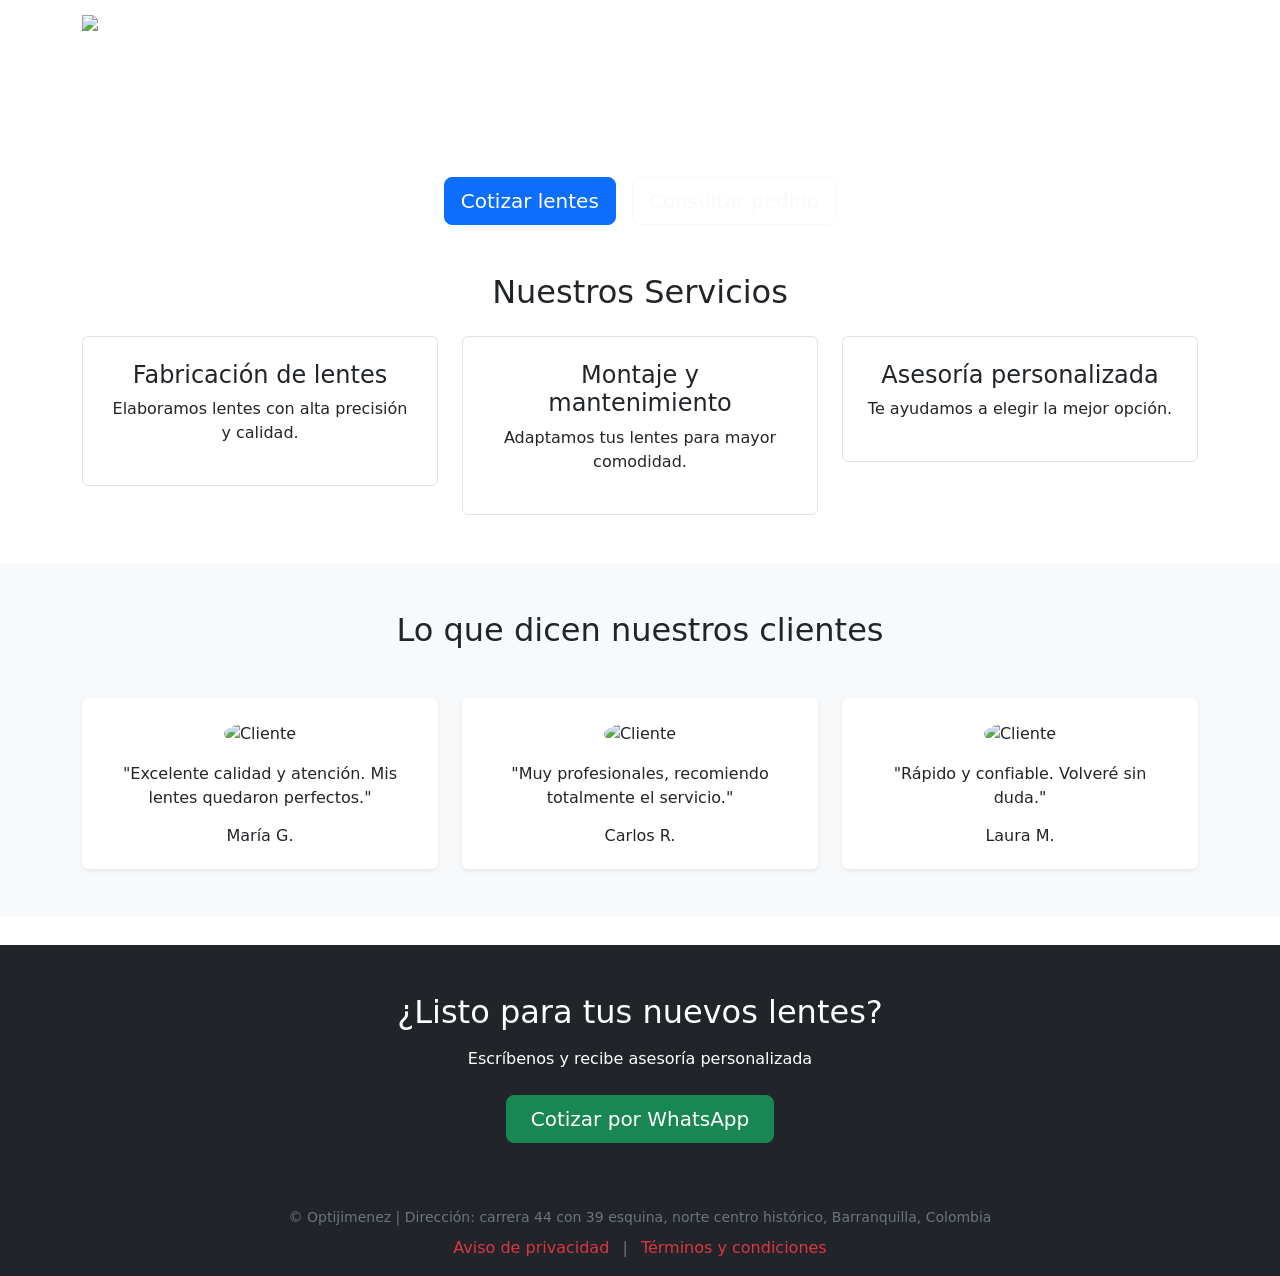
==== index.html @ 3997a9cf "Primera versión del sitio web óptica" ====
<!DOCTYPE html>
<html lang="es">
<head>
    <meta charset="UTF-8">
    <meta name="viewport" content="width=device-width, initial-scale=1.0">
    <title>Opti-Jimenez</title>

    <!-- FAVICON -->
    <link rel="icon" type="image/png" sizes="32x32" href="img/favicon.png">
    <link rel="icon" type="image/png" sizes="64x64" href="img/favicon.png">    

    <!-- Bootstrap -->
    <link href="https://cdn.jsdelivr.net/npm/bootstrap@5.3.3/dist/css/bootstrap.min.css" rel="stylesheet">
    <!-- Tipografía -->
    <link href="https://fonts.googleapis.com/css2?family=Comfortaa:wght@400;600;700&family=Open+Sans:wght@300;400;600&display=swap" rel="stylesheet">

    <!-- CSS -->
    <link rel="stylesheet" href="./css/styles.css">
</head>
<body>

<!-- NAVBAR -->
<nav class="navbar navbar-expand-lg navbar-dark fixed-top navbar-custom">
    <div class="container">
        <a class="navbar-brand" href="#">
          <img src="img/logo.png" alt="Opti-Jiménez" class="logo-navbar">
        </a>

        <button class="navbar-toggler" type="button" data-bs-toggle="collapse" data-bs-target="#menu">
            <span class="navbar-toggler-icon"></span>
        </button>

        <div class="collapse navbar-collapse" id="menu">
            <ul class="navbar-nav ms-auto">
                <li class="nav-item"><a class="nav-link" href="#">Inicio</a></li>
                <li class="nav-item"><a class="nav-link" href="consulta.html">Consulta pedido</a></li>
                <li class="nav-item"><a class="nav-link" href="#">Tienda</a></li>
                <li class="nav-item"><a class="nav-link" href="#">Contacto</a></li>
            </ul>
        </div>
    </div>
</nav>


<!-- HERO -->
<header class="hero d-flex align-items-center text-center text-white">
    <div class="container contenido-hero">
        <h1 class="display-5 fw-bold">
            Fabricamos lentes formulados con precisión
        </h1>
        <p class="lead">
            Más de 25 años de experiencia en el sector óptico
        </p>
               
        <div class="d-flex justify-content-center gap-3 mt-4 flex-wrap">
            <a href="#" class="btn btn-primary btn-lg">Cotizar lentes</a>
            <a href="consulta.html" class="btn btn-outline-light btn-lg">Consultar pedido</a>
        </div>
    </div>
</header>

<!-- Servicios -->
<section class="bg-soft py-5">
  <div class="container text-center">

    <h2 class="mb-4">Nuestros Servicios</h2>

    <div class="row">

      <div class="col-md-4">
        <div class="p-4 border rounded">
          <h4>Fabricación de lentes</h4>
          <p>Elaboramos lentes con alta precisión y calidad.</p>
        </div>
      </div>

      <div class="col-md-4">
        <div class="p-4 border rounded">
          <h4>Montaje y mantenimiento</h4>
          <p>Adaptamos tus lentes para mayor comodidad.</p>
        </div>
      </div>

      <div class="col-md-4">
        <div class="p-4 border rounded">
          <h4>Asesoría personalizada</h4>
          <p>Te ayudamos a elegir la mejor opción.</p>
        </div>
      </div>

    </div>

  </div>
</section>

<!-- Testimonios -->
<section class="bg-light py-5">
  <div class="container text-center">

    <h2 class="mb-5">Lo que dicen nuestros clientes</h2>

    <div class="row g-4">

      <!-- Testimonio 1 -->
      <div class="col-md-4">
        <div class="p-4 shadow-sm bg-white rounded h-100">

          <img src="img/cliente1.jpg" class="rounded-circle mb-3" width="80" height="80" alt="Cliente">

          <p>"Excelente calidad y atención. Mis lentes quedaron perfectos."</p>

          <h6 class="mt-3 mb-0">María G.</h6>

        </div>
      </div>

      <!-- Testimonio 2 -->
      <div class="col-md-4">
        <div class="p-4 shadow-sm bg-white rounded h-100">

          <img src="img/cliente2.jpg" class="rounded-circle mb-3" width="80" height="80" alt="Cliente">

          <p>"Muy profesionales, recomiendo totalmente el servicio."</p>

          <h6 class="mt-3 mb-0">Carlos R.</h6>

        </div>
      </div>

      <!-- Testimonio 3 -->
      <div class="col-md-4">
        <div class="p-4 shadow-sm bg-white rounded h-100">

          <img src="img/cliente3.jpg" class="rounded-circle mb-3" width="80" height="80" alt="Cliente">

          <p>"Rápido y confiable. Volveré sin duda."</p>

          <h6 class="mt-3 mb-0">Laura M.</h6>

        </div>
      </div>

    </div>

  </div>
</section>

<!-- whatsapp. -->
<a href="https://wa.me/573001234567" 
   class="whatsapp-float" 
   target="_blank">

   <svg xmlns="http://www.w3.org/2000/svg" 
        width="28" height="28" 
        fill="white" 
        viewBox="0 0 24 24">
     <path d="M20.52 3.48A11.8 11.8 0 0 0 12.03 0C5.39 0 .02 5.36.02 12c0 2.11.55 4.17 1.6 5.99L0 24l6.18-1.62A11.94 11.94 0 0 0 12.03 24c6.63 0 12-5.36 12-12 0-3.2-1.25-6.21-3.51-8.52zM12.03 21.8c-1.82 0-3.6-.49-5.15-1.41l-.37-.22-3.67.96.98-3.58-.24-.37a9.8 9.8 0 0 1-1.51-5.18c0-5.44 4.42-9.85 9.87-9.85 2.63 0 5.1 1.02 6.97 2.9a9.8 9.8 0 0 1 2.9 6.96c0 5.44-4.42 9.85-9.78 9.85zm5.4-7.38c-.3-.15-1.77-.87-2.04-.97-.27-.1-.47-.15-.67.15s-.77.97-.94 1.17c-.17.2-.35.22-.65.07-.3-.15-1.27-.47-2.42-1.5-.9-.8-1.5-1.78-1.68-2.08-.17-.3-.02-.46.13-.61.13-.13.3-.35.45-.52.15-.17.2-.3.3-.5.1-.2.05-.37-.02-.52-.07-.15-.67-1.62-.92-2.22-.24-.58-.49-.5-.67-.5h-.57c-.2 0-.52.07-.8.37s-1.05 1.02-1.05 2.48 1.08 2.87 1.23 3.07c.15.2 2.12 3.24 5.14 4.54.72.31 1.28.5 1.72.64.72.23 1.38.2 1.9.12.58-.09 1.77-.72 2.02-1.42.25-.7.25-1.3.17-1.42-.08-.12-.27-.2-.57-.35z"/>
   </svg>

</a>

<!-- contacto -->
<section class="py-5 text-center bg-dark text-white">
  <div class="container">

    <h2 class="mb-3">¿Listo para tus nuevos lentes?</h2>

    <p class="mb-4">
      Escríbenos y recibe asesoría personalizada
    </p>

    <a href="https://wa.me/573001234567" target="_blank" class="btn btn-success btn-lg px-4">
      Cotizar por WhatsApp
    </a>

  </div>
</section>

<!-- footer -->
<footer class="bg-dark text-center py-3">
  <div class="container">

    <p class="small text-secondary mb-2">
      © Optijimenez | Dirección: carrera 44 con 39 esquina, norte centro histórico, Barranquilla, Colombia
    </p>

    <p class="mb-0">
      <a href="#" class="text-danger text-decoration-none">Aviso de privacidad</a>
      <span class="mx-2 text-secondary">|</span>
      <a href="#" class="text-danger text-decoration-none">Términos y condiciones</a>
    </p>

  </div>
</footer>

<!-- Bootstrap JS -->
<script src="https://cdn.jsdelivr.net/npm/bootstrap@5.3.3/dist/js/bootstrap.bundle.min.js"></script>

<!-- enlace js -->
<script src="script.js"></script>
</body>
</html>
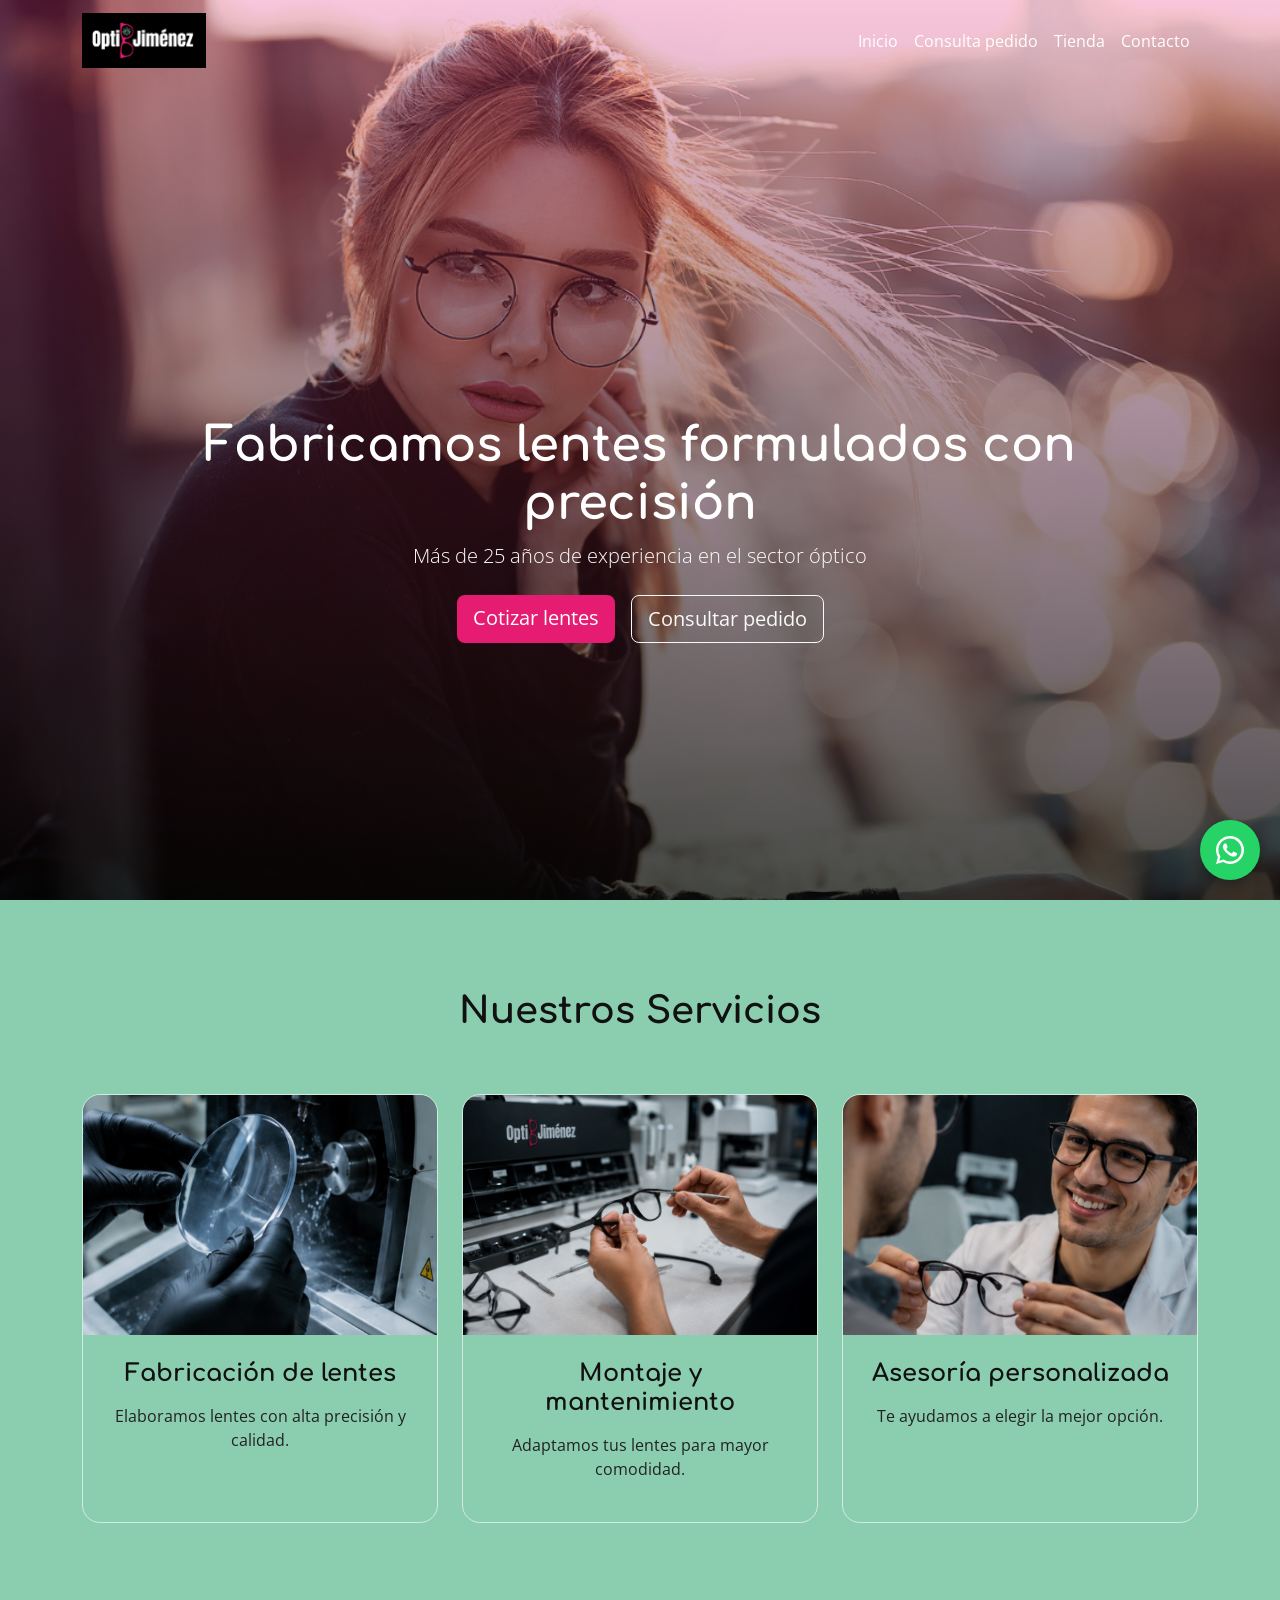
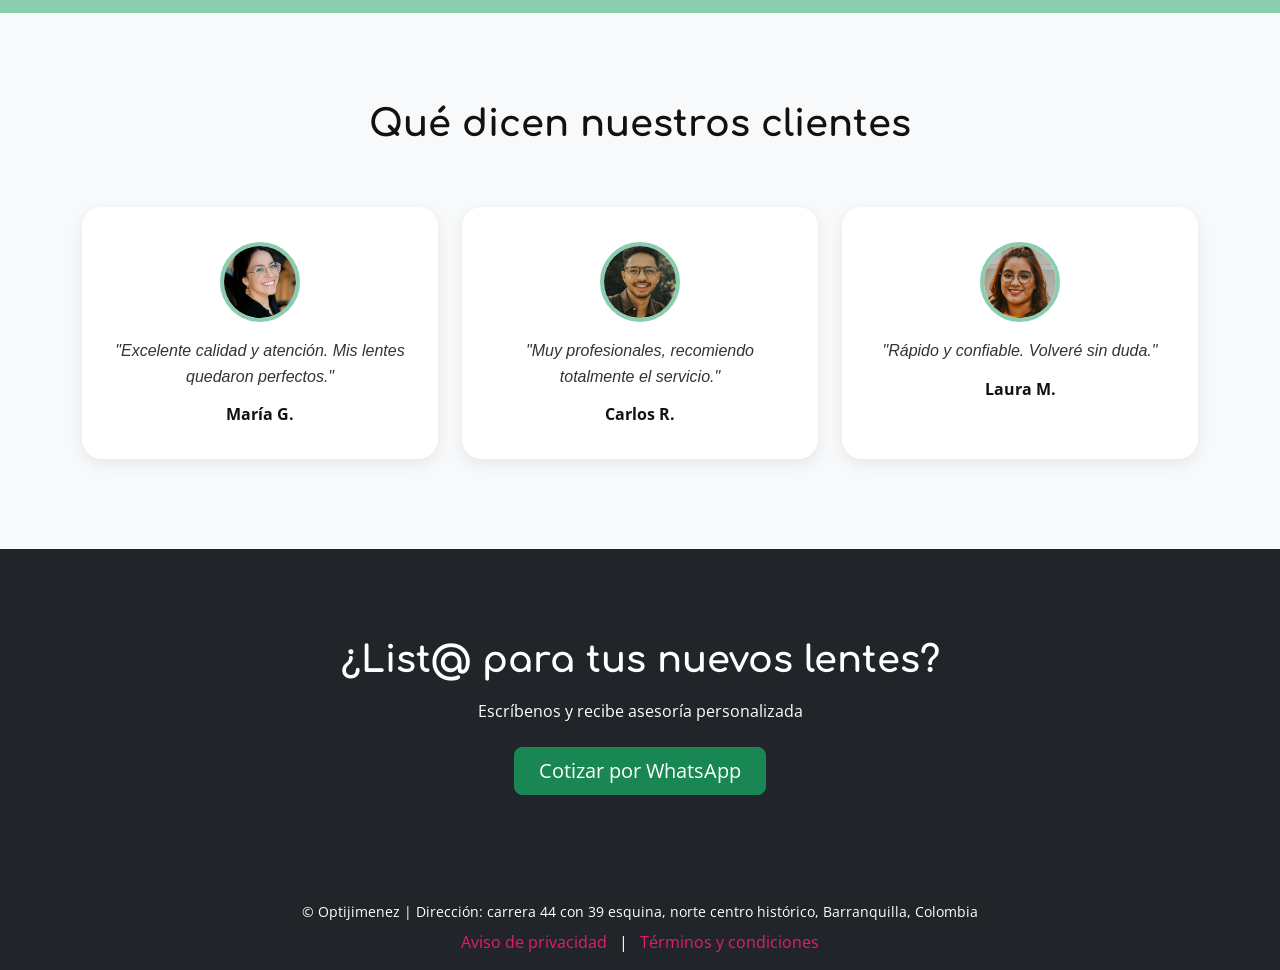
==== commit e4cb954f: "Finalización página de inicio OptiJimenez" ====
--- a/index.html
+++ b/index.html
@@ -60,52 +60,94 @@
 </header>
 
 <!-- Servicios -->
-<section class="bg-soft py-5">
+<section class="bg-soft" style="padding: 120px 0;">
   <div class="container text-center">
 
-    <h2 class="mb-4">Nuestros Servicios</h2>
-
-    <div class="row">
-
-      <div class="col-md-4">
-        <div class="p-4 border rounded">
-          <h4>Fabricación de lentes</h4>
-          <p>Elaboramos lentes con alta precisión y calidad.</p>
-        </div>
-      </div>
-
-      <div class="col-md-4">
-        <div class="p-4 border rounded">
-          <h4>Montaje y mantenimiento</h4>
-          <p>Adaptamos tus lentes para mayor comodidad.</p>
-        </div>
-      </div>
-
-      <div class="col-md-4">
-        <div class="p-4 border rounded">
-          <h4>Asesoría personalizada</h4>
-          <p>Te ayudamos a elegir la mejor opción.</p>
-        </div>
-      </div>
-
-    </div>
+    <h2 class="section-title">Nuestros Servicios</h2>
+
+    <div class="row g-4">
+
+  <!-- Servicio 1 -->
+  <div class="col-md-4">
+
+    <div class="card servicio-card h-100">
+
+      <img src="img/taller.png" class="card-img-top" alt="Fabricación de lentes">
+
+      <div class="card-body">
+
+        <h4>Fabricación de lentes</h4>
+
+        <p>
+          Elaboramos lentes con alta precisión y calidad.
+        </p>
+
+      </div>
+
+    </div>
+
+  </div>
+
+  <!-- Servicio 2 -->
+  <div class="col-md-4">
+
+    <div class="card servicio-card h-100">
+
+      <img src="img/montaje.png" class="card-img-top" alt="Montaje y mantenimiento">
+
+      <div class="card-body">
+
+        <h4>Montaje y mantenimiento</h4>
+
+        <p>
+          Adaptamos tus lentes para mayor comodidad.
+        </p>
+
+      </div>
+
+    </div>
+
+  </div>
+
+  <!-- Servicio 3 -->
+  <div class="col-md-4">
+
+    <div class="card servicio-card h-100">
+
+      <img src="img/asesor.png" class="card-img-top" alt="Asesoría personalizada">
+
+      <div class="card-body">
+
+        <h4>Asesoría personalizada</h4>
+
+        <p>
+          Te ayudamos a elegir la mejor opción.
+        </p>
+
+      </div>
+
+    </div>
+
+  </div>
+
+</div>
 
   </div>
 </section>
 
 <!-- Testimonios -->
-<section class="bg-light py-5">
+<section class="bg-light" style="padding: 120px 0;">
   <div class="container text-center">
 
-    <h2 class="mb-5">Lo que dicen nuestros clientes</h2>
+    <h2 class="section-title">Qué dicen nuestros clientes</h2>
 
     <div class="row g-4">
 
       <!-- Testimonio 1 -->
       <div class="col-md-4">
-        <div class="p-4 shadow-sm bg-white rounded h-100">
-
-          <img src="img/cliente1.jpg" class="rounded-circle mb-3" width="80" height="80" alt="Cliente">
+        <div class="testimonial-card h-100">
+
+          <img src="img/clientem1.png" class="rounded-circle mb-3" width="80" height="80" alt="Cliente">
 
           <p>"Excelente calidad y atención. Mis lentes quedaron perfectos."</p>
 
@@ -116,9 +158,9 @@
 
       <!-- Testimonio 2 -->
       <div class="col-md-4">
-        <div class="p-4 shadow-sm bg-white rounded h-100">
-
-          <img src="img/cliente2.jpg" class="rounded-circle mb-3" width="80" height="80" alt="Cliente">
+        <div class="testimonial-card h-100">
+
+          <img src="img/clienteh2.png" class="rounded-circle mb-3" width="80" height="80" alt="Cliente">
 
           <p>"Muy profesionales, recomiendo totalmente el servicio."</p>
 
@@ -129,9 +171,9 @@
 
       <!-- Testimonio 3 -->
       <div class="col-md-4">
-        <div class="p-4 shadow-sm bg-white rounded h-100">
-
-          <img src="img/cliente3.jpg" class="rounded-circle mb-3" width="80" height="80" alt="Cliente">
+        <div class="testimonial-card h-100">
+
+          <img src="img/clientem3.png" class="rounded-circle mb-3" width="80" height="80" alt="Cliente">
 
           <p>"Rápido y confiable. Volveré sin duda."</p>
 
@@ -160,10 +202,10 @@
 </a>
 
 <!-- contacto -->
-<section class="py-5 text-center bg-dark text-white">
+<section class="text-center bg-dark text-white" style="padding: 120px 0;">
   <div class="container">
 
-    <h2 class="mb-3">¿Listo para tus nuevos lentes?</h2>
+    <h2 class="mb-3 contacto-title text-white">¿List@ para tus nuevos lentes?</h2>
 
     <p class="mb-4">
       Escríbenos y recibe asesoría personalizada
@@ -180,14 +222,14 @@
 <footer class="bg-dark text-center py-3">
   <div class="container">
 
-    <p class="small text-secondary mb-2">
+    <p class="small footer-text mb-2">
       © Optijimenez | Dirección: carrera 44 con 39 esquina, norte centro histórico, Barranquilla, Colombia
     </p>
 
     <p class="mb-0">
-      <a href="#" class="text-danger text-decoration-none">Aviso de privacidad</a>
-      <span class="mx-2 text-secondary">|</span>
-      <a href="#" class="text-danger text-decoration-none">Términos y condiciones</a>
+      <a href="#" class="footer-link text-decoration-none">Aviso de privacidad</a>
+      <span class="mx-2 footer-text">|</span>
+      <a href="#" class="footer-link text-decoration-none">Términos y condiciones</a>
     </p>
 
   </div>
--- a/css/styles.css
+++ b/css/styles.css
@@ -0,0 +1,308 @@
+/* COLORES DE MARCA */
+:root {
+  --color-negro: #000000;
+  --color-blanco: #ffffff;
+  --color-acento: #e51c71;
+  --color-secundario: #8bcdaf;
+}
+
+.btn-primary {
+  background-color: var(--color-acento);
+  border: none;
+}
+
+.btn-primary:hover {
+  background-color: #c2185b;
+}
+
+/* Navbar (cuando hace scroll) */
+.navbar-custom.scrolled {
+  background-color: var(--color-negro);
+}
+
+/* Links */
+a {
+  color: var(--color-acento);
+}
+
+a:hover {
+  color: var(--color-secundario);
+}
+
+/* Footer */
+footer {
+  background-color: var(--color-negro);
+}
+
+/* Sección alternativa (para variar diseño) */
+.bg-soft {
+  background-color: var(--color-secundario);
+}
+
+
+
+
+/* TIPOGRAFÍA */
+body {
+  font-family: 'Open Sans', sans-serif;
+}
+
+h1, h2, h3, h4, .navbar-brand {
+  font-family: 'Comfortaa', sans-serif;
+  font-weight: 800;
+}
+
+/* TÍTULOS DE SECCIONES */
+.section-title {
+  font-size: 2.3rem;
+
+  font-weight: 700;
+
+  margin-bottom: 60px;
+
+  color: #111;
+}
+
+.contacto-title {
+  font-size: 2.3rem;
+
+  font-weight: 700;
+
+  color: #ffffff;
+}
+
+/* NAVAR */
+
+.navbar-custom {
+  background: transparent;
+  transition: 0.3s;
+}
+
+.navbar-custom.scrolled {
+  background: #000;
+}
+
+/* logo */
+.logo-navbar {
+  height: 55px;
+  width: auto;
+}
+
+@media (max-width: 768px) {
+  .logo-navbar {
+    height: 35px;
+  }
+}
+
+/* hero */
+
+.hero {
+  min-height: 100vh;
+  display: flex;
+  align-items: center;
+
+  background-image: 
+    linear-gradient(rgba(229, 28, 113, 0.25), rgba(0, 0, 0, 0.7)),
+    url("../img/Futura.png");
+
+  background-size: cover;
+  background-position: center;
+  background-repeat: no-repeat;
+}
+
+.contenido-hero {
+  transform: translateY(80px);
+}
+
+
+
+/* BOTÓN WHATSAPP */
+.whatsapp-float {
+  position: fixed;
+
+  bottom: 20px;
+  right: 20px;
+
+  width: 60px;
+  height: 60px;
+
+  background-color: #25d366;
+
+  border-radius: 50%;
+
+  display: flex;
+  align-items: center;
+  justify-content: center;
+
+  text-decoration: none;
+
+  box-shadow: 0 4px 10px rgba(0,0,0,0.3);
+
+  z-index: 9999;
+}
+
+/* Icono */
+.whatsapp-float svg {
+  width: 28px;
+  height: 28px;
+}
+
+/* Hover */
+.whatsapp-float:hover {
+  transform: scale(1.1);
+}
+
+/* MÓVIL (MUY IMPORTANTE) */
+@media (max-width: 768px) {
+  .whatsapp-float {
+    bottom: 395px;
+    right: 15px;
+
+    width: 50px;
+    height: 50px;
+  }
+
+  .whatsapp-float svg {
+    width: 24px;
+    height: 24px;
+  }
+}
+
+/* LINKS DEL NAVBAR */
+.navbar-dark .navbar-nav .nav-link {
+  color: #ffffff;
+}
+
+/* Hover */
+.navbar-dark .navbar-nav .nav-link:hover {
+  color: #8bcdaf;
+}
+
+/* ICONO HAMBURGUESA */
+.navbar-toggler {
+  padding: 4px 8px;
+
+  border: 1px solid #ffffff;
+
+  border-radius: 8px;
+
+  box-shadow: none;
+
+  background-color: rgba(0,0,0,0.1);
+}
+
+/* Hace el icono completamente blanco */
+/* ICONO HAMBURGUESA */
+.navbar-toggler-icon {
+  width: 24px;
+  height: 24px;
+
+  background-size: 24px;
+
+  background-image: url("data:image/svg+xml,%3csvg xmlns='http://www.w3.org/2000/svg' viewBox='0 0 30 30'%3e%3cpath stroke='rgba%28255,255,255,1%29' stroke-linecap='round' stroke-miterlimit='10' stroke-width='2' d='M4 7h22M4 15h22M4 23h22'/%3e%3c/svg%3e");
+}
+
+/* SERVICIOS */
+.servicio-card {
+  background-color: transparent;
+
+  border: 1px solid rgba(255,255,255,0.6);
+
+  border-radius: 18px;
+
+  overflow: hidden;
+
+  transition: 0.3s;
+}
+
+.servicio-card:hover {
+  transform: translateY(-6px);
+
+  box-shadow: 0 10px 25px rgba(0,0,0,0.1);
+}
+
+.servicio-card img {
+  height: 240px;
+
+  object-fit: cover;
+}
+
+.servicio-card .card-body {
+  padding: 25px;
+}
+
+.servicio-card h4 {
+  color: #111;
+
+  margin-bottom: 15px;
+}
+
+.servicio-card p {
+  color: #222;
+}
+
+/* TESTIMONIOS */
+.testimonial-card {
+  background-color: #ffffff;
+
+  padding: 35px 25px;
+
+  border-radius: 20px;
+
+  box-shadow: 0 5px 15px rgba(0,0,0,0.08);
+
+  transition: 0.3s;
+}
+
+.testimonial-card:hover {
+  transform: translateY(-6px);
+
+  box-shadow: 0 10px 25px rgba(0,0,0,0.12);
+}
+
+.testimonial-card img {
+  object-fit: cover;
+
+  border: 4px solid #8bcdaf;
+}
+
+.testimonial-card p {
+  color: #333;
+
+  font-style: italic;
+
+  line-height: 1.6;
+}
+
+.testimonial-card h6 {
+  color: #111;
+
+  font-weight: 700;
+}
+
+/* FOOTER */
+.footer-text {
+  color: #ffffff;
+}
+
+.footer-link {
+  color: #e51c71;
+
+  transition: 0.3s;
+}
+
+.footer-link:hover {
+  color: #ffffff;
+}
+
+section {
+  padding-top: 90px !important;
+
+  padding-bottom: 90px !important;
+}
+
+.hero {
+  padding-top: 0 !important;
+
+  padding-bottom: 0 !important;
+}
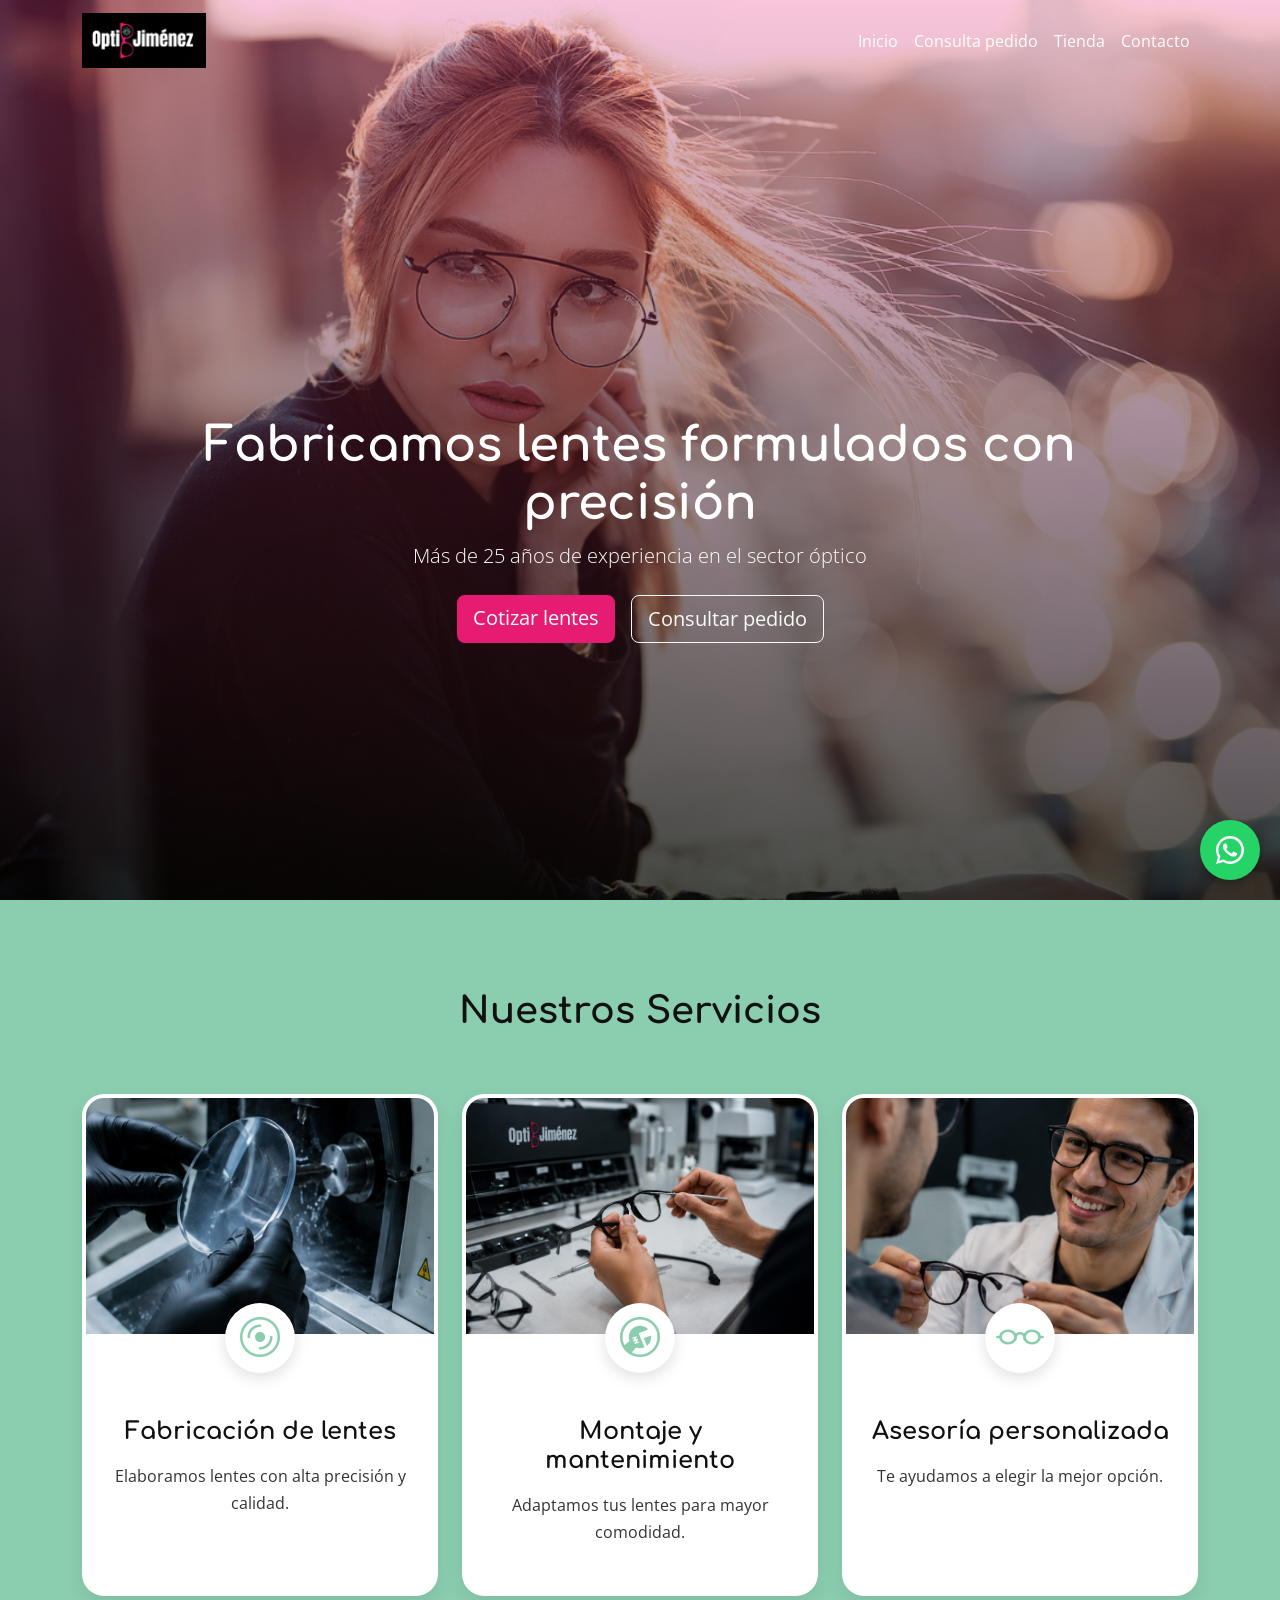
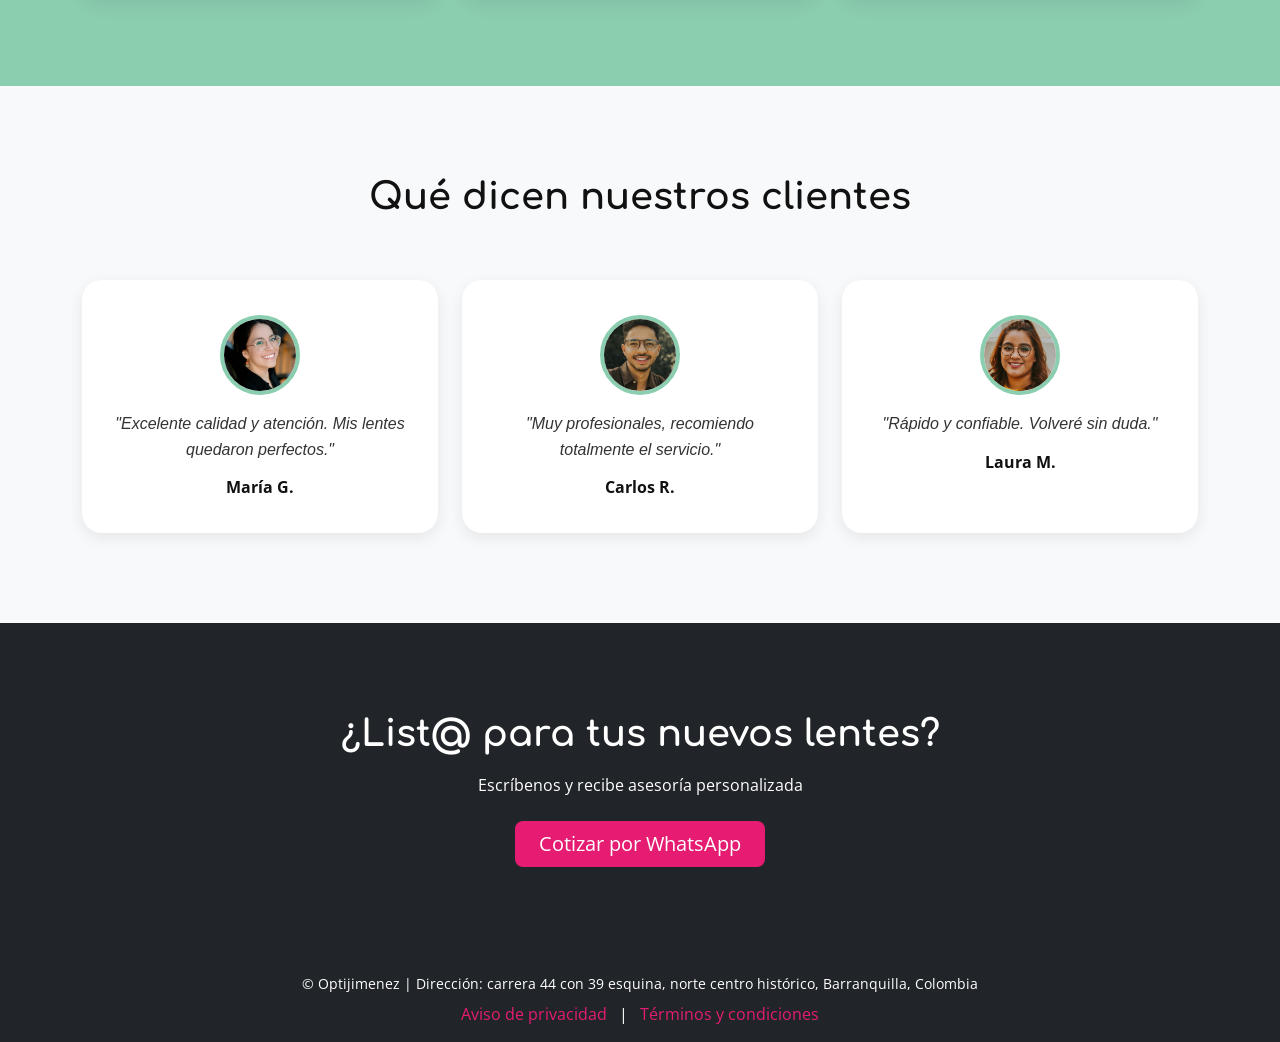
==== commit 1c9312fb: "Mejoras en estilos y organización del sitio" ====
--- a/index.html
+++ b/index.html
@@ -11,6 +11,8 @@
 
     <!-- Bootstrap -->
     <link href="https://cdn.jsdelivr.net/npm/bootstrap@5.3.3/dist/css/bootstrap.min.css" rel="stylesheet">
+    <!-- Bootstrap Icons-->
+    <link rel="stylesheet" href="https://cdn.jsdelivr.net/npm/bootstrap-icons@1.11.3/font/bootstrap-icons.min.css">
     <!-- Tipografía -->
     <link href="https://fonts.googleapis.com/css2?family=Comfortaa:wght@400;600;700&family=Open+Sans:wght@300;400;600&display=swap" rel="stylesheet">
 
@@ -73,6 +75,10 @@
     <div class="card servicio-card h-100">
 
       <img src="img/taller.png" class="card-img-top" alt="Fabricación de lentes">
+      
+      <div class="service-circle">
+        <i class="bi bi-disc"></i>
+      </div>
 
       <div class="card-body">
 
@@ -95,6 +101,10 @@
 
       <img src="img/montaje.png" class="card-img-top" alt="Montaje y mantenimiento">
 
+      <div class="service-circle">
+        <i class="bi bi-wrench-adjustable-circle"></i>
+      </div>
+
       <div class="card-body">
 
         <h4>Montaje y mantenimiento</h4>
@@ -115,6 +125,10 @@
     <div class="card servicio-card h-100">
 
       <img src="img/asesor.png" class="card-img-top" alt="Asesoría personalizada">
+
+      <div class="service-circle">
+        <i class="bi bi-eyeglasses icon-glasses"></i>
+      </div>
 
       <div class="card-body">
 
@@ -211,7 +225,7 @@
       Escríbenos y recibe asesoría personalizada
     </p>
 
-    <a href="https://wa.me/573001234567" target="_blank" class="btn btn-success btn-lg px-4">
+    <a href="https://wa.me/573001234567" target="_blank" class="btn btn-primary btn-lg px-4">
       Cotizar por WhatsApp
     </a>
 
--- a/css/styles.css
+++ b/css/styles.css
@@ -4,6 +4,8 @@
   --color-blanco: #ffffff;
   --color-acento: #e51c71;
   --color-secundario: #8bcdaf;
+  --color-texto: #111111;
+  --color-texto-secundario: #333333;
 }
 
 .btn-primary {
@@ -15,33 +17,6 @@
   background-color: #c2185b;
 }
 
-/* Navbar (cuando hace scroll) */
-.navbar-custom.scrolled {
-  background-color: var(--color-negro);
-}
-
-/* Links */
-a {
-  color: var(--color-acento);
-}
-
-a:hover {
-  color: var(--color-secundario);
-}
-
-/* Footer */
-footer {
-  background-color: var(--color-negro);
-}
-
-/* Sección alternativa (para variar diseño) */
-.bg-soft {
-  background-color: var(--color-secundario);
-}
-
-
-
-
 /* TIPOGRAFÍA */
 body {
   font-family: 'Open Sans', sans-serif;
@@ -55,34 +30,19 @@
 /* TÍTULOS DE SECCIONES */
 .section-title {
   font-size: 2.3rem;
-
   font-weight: 700;
-
   margin-bottom: 60px;
 
-  color: #111;
+  color: var(--color-texto);
 }
 
 .contacto-title {
   font-size: 2.3rem;
-
   font-weight: 700;
-
-  color: #ffffff;
-}
-
-/* NAVAR */
-
-.navbar-custom {
-  background: transparent;
-  transition: 0.3s;
-}
-
-.navbar-custom.scrolled {
-  background: #000;
-}
-
-/* logo */
+  color: var(--color-blanco);
+}
+
+/* LOGO */
 .logo-navbar {
   height: 55px;
   width: auto;
@@ -94,8 +54,55 @@
   }
 }
 
-/* hero */
-
+/* NAVBAR */ 
+.navbar-custom {
+  background: transparent;
+  transition: 0.3s;
+}
+
+/* NAVBAR (CUANDO HACE SCROLL)*/ 
+.navbar-custom.scrolled {
+  background-color: var(--color-negro);
+}
+
+/* LINKS DEL SITIO */
+a {
+  color: var(--color-acento);
+}
+
+a:hover {
+  color: var(--color-secundario);
+}
+
+/* LINKS DEL NAVBAR */
+.navbar-dark .navbar-nav .nav-link {
+  color: var(--color-blanco);
+}
+
+/* HOVER NAVBAR */
+.navbar-dark .navbar-nav .nav-link:hover {
+  color: var(--color-secundario);
+}
+
+/* ICONO HAMBURGUESA */
+.navbar-toggler {
+  padding: 4px 8px;
+  border: 1px solid var(--color-blanco);
+  border-radius: 8px;
+  box-shadow: none;
+  background-color: rgba(0,0,0,0.1);
+}
+
+/* HACE EL ICONO HAMBURGUÉS COMPLETAMENTE BLANCO */
+.navbar-toggler-icon {
+  width: 24px;
+  height: 24px;
+
+  background-size: 24px;
+  background-image: url("data:image/svg+xml,%3csvg xmlns='http://www.w3.org/2000/svg' viewBox='0 0 30 30'%3e%3cpath stroke='rgba%28255,255,255,1%29' stroke-linecap='round' stroke-miterlimit='10' stroke-width='2' d='M4 7h22M4 15h22M4 23h22'/%3e%3c/svg%3e");
+}
+
+/* HERO */
 .hero {
   min-height: 100vh;
   display: flex;
@@ -114,50 +121,40 @@
   transform: translateY(80px);
 }
 
-
-
 /* BOTÓN WHATSAPP */
 .whatsapp-float {
   position: fixed;
-
   bottom: 20px;
   right: 20px;
-
   width: 60px;
   height: 60px;
 
   background-color: #25d366;
-
   border-radius: 50%;
-
   display: flex;
   align-items: center;
   justify-content: center;
-
   text-decoration: none;
-
   box-shadow: 0 4px 10px rgba(0,0,0,0.3);
-
   z-index: 9999;
 }
 
-/* Icono */
+/* Icono WHATSAPP */
 .whatsapp-float svg {
   width: 28px;
   height: 28px;
 }
 
-/* Hover */
+/* HOVER WHATSAPP */
 .whatsapp-float:hover {
   transform: scale(1.1);
 }
 
-/* MÓVIL (MUY IMPORTANTE) */
+/* WHATSAPP MÓVIL (MUY IMPORTANTE) */
 @media (max-width: 768px) {
   .whatsapp-float {
     bottom: 395px;
     right: 15px;
-
     width: 50px;
     height: 50px;
   }
@@ -168,141 +165,137 @@
   }
 }
 
-/* LINKS DEL NAVBAR */
-.navbar-dark .navbar-nav .nav-link {
-  color: #ffffff;
-}
-
-/* Hover */
-.navbar-dark .navbar-nav .nav-link:hover {
-  color: #8bcdaf;
-}
-
-/* ICONO HAMBURGUESA */
-.navbar-toggler {
-  padding: 4px 8px;
-
-  border: 1px solid #ffffff;
-
-  border-radius: 8px;
-
-  box-shadow: none;
-
-  background-color: rgba(0,0,0,0.1);
-}
-
-/* Hace el icono completamente blanco */
-/* ICONO HAMBURGUESA */
-.navbar-toggler-icon {
-  width: 24px;
-  height: 24px;
-
-  background-size: 24px;
-
-  background-image: url("data:image/svg+xml,%3csvg xmlns='http://www.w3.org/2000/svg' viewBox='0 0 30 30'%3e%3cpath stroke='rgba%28255,255,255,1%29' stroke-linecap='round' stroke-miterlimit='10' stroke-width='2' d='M4 7h22M4 15h22M4 23h22'/%3e%3c/svg%3e");
-}
-
-/* SERVICIOS */
+/* TARJETAS SERVICIOS */
 .servicio-card {
-  background-color: transparent;
-
-  border: 1px solid rgba(255,255,255,0.6);
-
-  border-radius: 18px;
-
+  background-color: var(--color-blanco);
+  border: 4px solid rgba(255,255,255,0.9);
+  border-radius: 22px;
   overflow: hidden;
-
-  transition: 0.3s;
-}
-
+  transition: 0.35s;
+  box-shadow: 0 8px 20px rgba(0,0,0,0.08);
+}
+
+/* HOVER TARJETAS */
 .servicio-card:hover {
-  transform: translateY(-6px);
-
-  box-shadow: 0 10px 25px rgba(0,0,0,0.1);
-}
-
+  transform: translateY(-8px);
+  box-shadow: 0 14px 30px rgba(0,0,0,0.15);
+}
+
+/* IMAGEN TARJETAS */
 .servicio-card img {
   height: 240px;
-
+  width: 100%;
   object-fit: cover;
-}
-
+  border-bottom: 4px solid var(--color-blanco);
+}
+
+/* CÍRCULO ICONO SERVICIOS */
+.service-circle {
+  width: 70px;
+  height: 70px;
+  background-color: var(--color-blanco);
+  border-radius: 50%;
+  display: flex;
+  align-items: center;
+  justify-content: center;
+  margin: -35px auto 15px;
+  position: relative;
+  z-index: 2;
+  box-shadow: 0 5px 15px rgba(0,0,0,0.12);
+}
+
+/* ICONO */
+.service-circle i {
+  font-size: 2.5rem;
+  color: var(--color-secundario);
+}
+
+/* ICONO MONTURAS */
+.icon-glasses {
+  font-size: 2.2rem;
+  transform: scaleX(1.2);
+  font-weight: 300;
+}
+
+/* CONTENIDO TARJETAS */
 .servicio-card .card-body {
-  padding: 25px;
-}
-
+  background-color: var(--color-blanco);
+  padding: 30px 25px;
+}
+
+/* TÍTULOS TARJETAS */
 .servicio-card h4 {
-  color: #111;
-
-  margin-bottom: 15px;
-}
-
+  color: var(--color-texto);
+  margin-bottom: 16px;
+  font-weight: 700;
+}
+
+/* TEXTO TARJETAS */
 .servicio-card p {
-  color: #222;
+  color: var(--color-texto-secundario);
+  line-height: 1.7;
 }
 
 /* TESTIMONIOS */
 .testimonial-card {
-  background-color: #ffffff;
-
+  background-color: var(--color-blanco);
   padding: 35px 25px;
-
   border-radius: 20px;
-
   box-shadow: 0 5px 15px rgba(0,0,0,0.08);
-
   transition: 0.3s;
 }
 
 .testimonial-card:hover {
   transform: translateY(-6px);
-
   box-shadow: 0 10px 25px rgba(0,0,0,0.12);
 }
 
 .testimonial-card img {
   object-fit: cover;
-
-  border: 4px solid #8bcdaf;
+  border: 4px solid var(--color-secundario);
 }
 
 .testimonial-card p {
-  color: #333;
-
+  color: var(--color-texto-secundario);
   font-style: italic;
-
   line-height: 1.6;
 }
 
 .testimonial-card h6 {
-  color: #111;
-
+  color: var(--color-texto);
   font-weight: 700;
 }
 
-/* FOOTER */
+/* ESTRUCTURA y FONDO DEL FOOTER */
+footer {
+  background-color: var(--color-negro);
+}
+
+/* Sección alternativa (para variar diseño) */
+.bg-soft {
+  background-color: var(--color-secundario);
+}
+
+/* CONTENIDO, TEXTOS Y LINKS DEL FOOTER */
 .footer-text {
-  color: #ffffff;
+  color: var(--color-blanco);
 }
 
 .footer-link {
-  color: #e51c71;
-
+  color: var(--color-acento);
   transition: 0.3s;
 }
 
 .footer-link:hover {
-  color: #ffffff;
+  color: var(--color-blanco);
 }
 
 section {
   padding-top: 90px !important;
-
   padding-bottom: 90px !important;
 }
 
 .hero {
   padding-top: 0 !important;
-
   padding-bottom: 0 !important;
 }
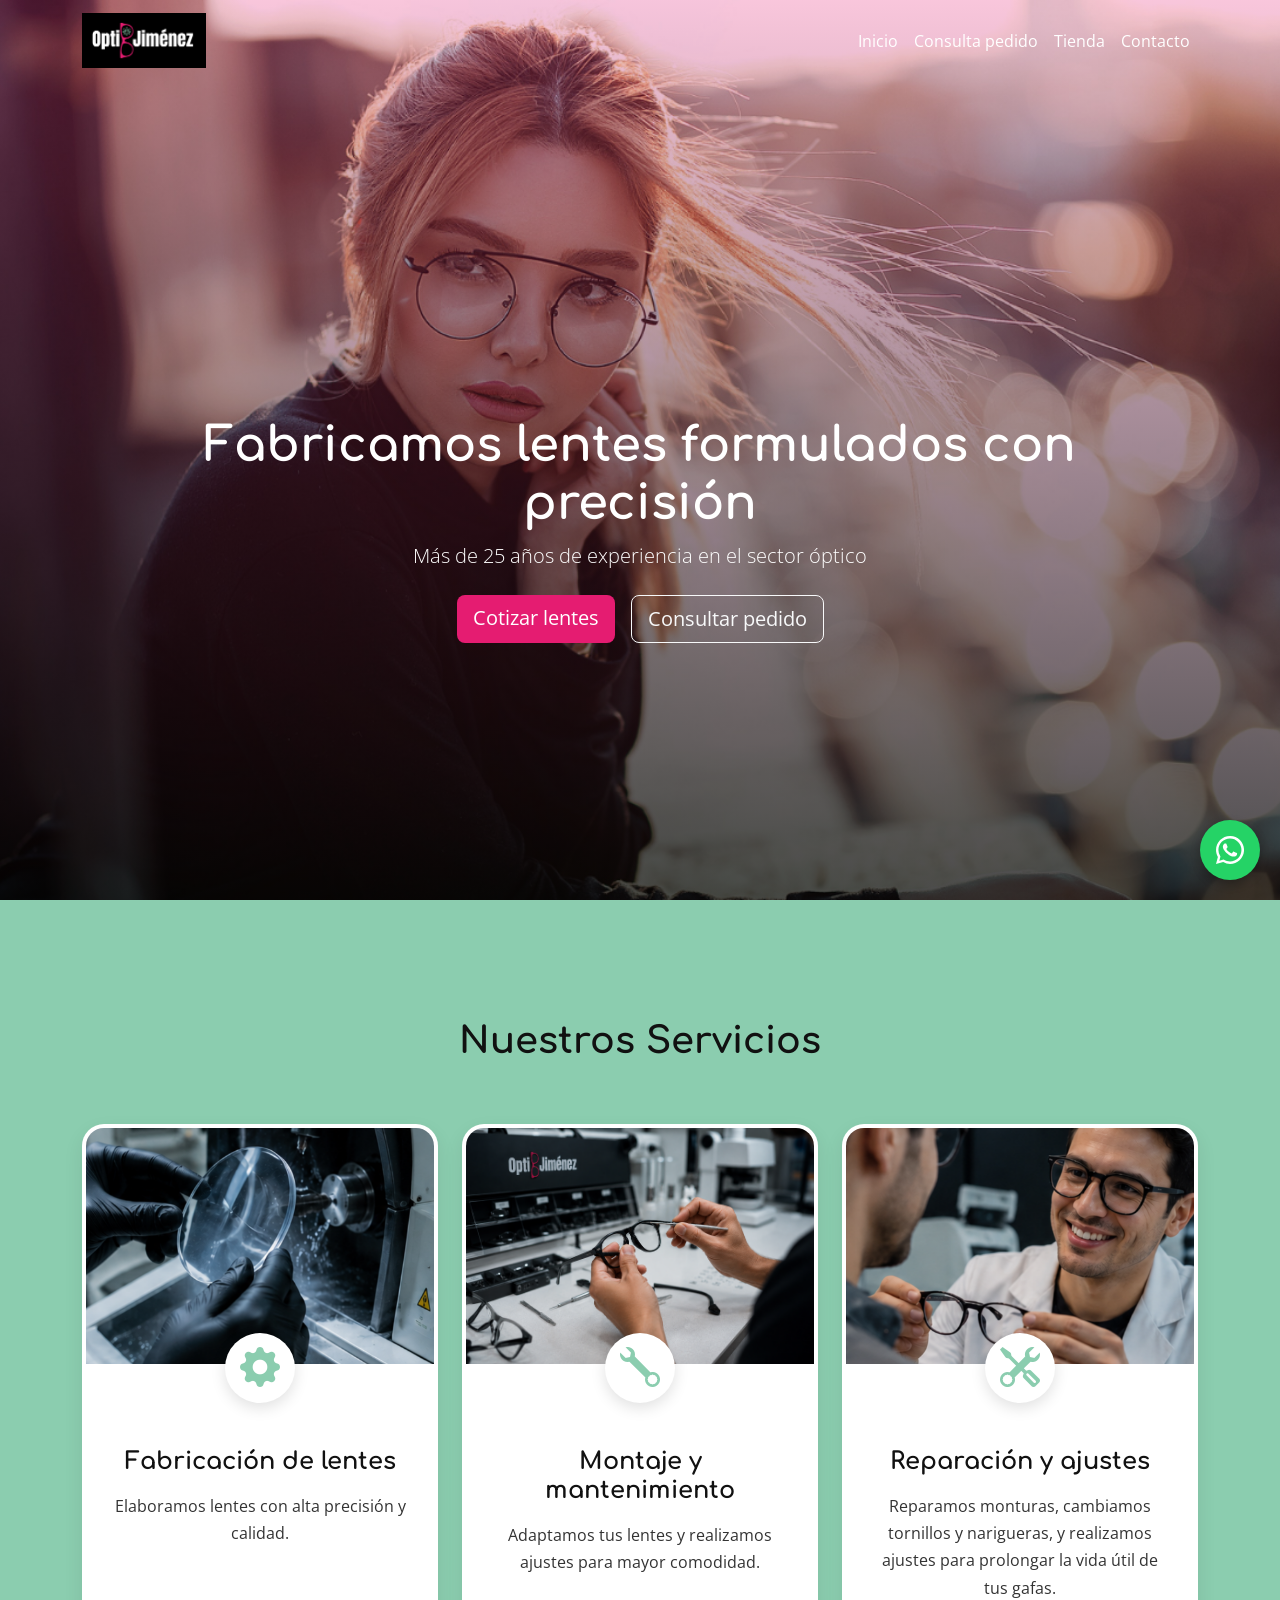
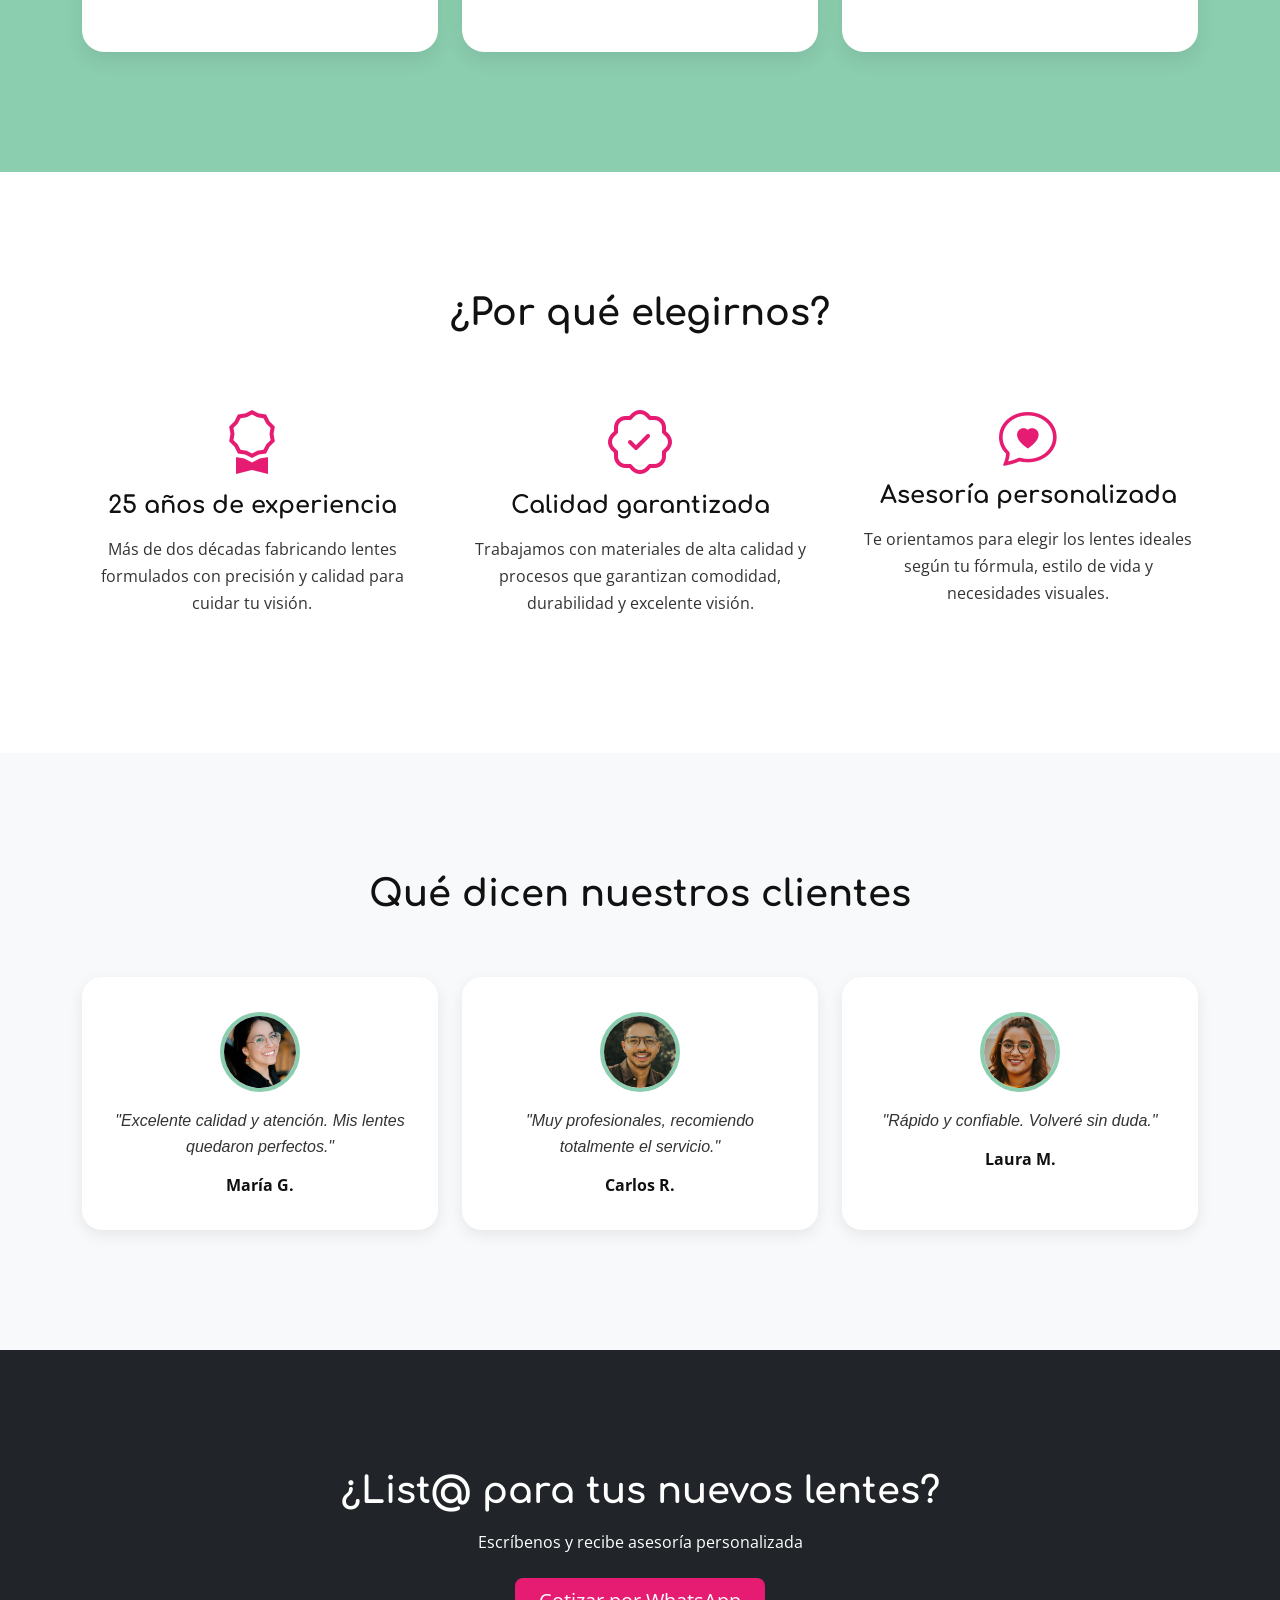
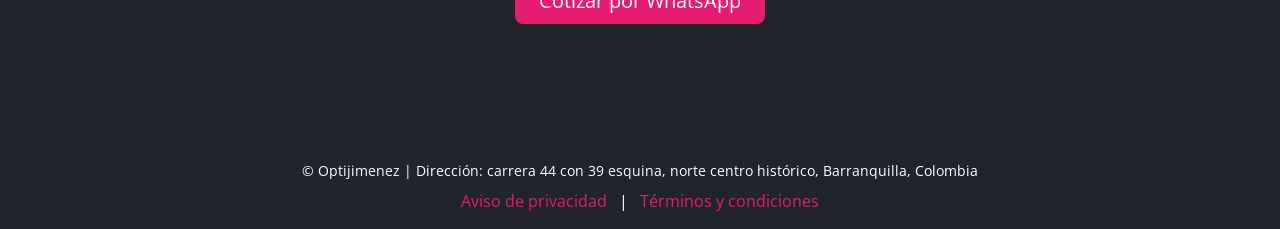
==== commit 3563ab4d: "Mejora servicios e incorpora sección ¿Por qué elegirnos?" ====
--- a/index.html
+++ b/index.html
@@ -9,11 +9,11 @@
     <link rel="icon" type="image/png" sizes="32x32" href="img/favicon.png">
     <link rel="icon" type="image/png" sizes="64x64" href="img/favicon.png">    
 
-    <!-- Bootstrap -->
+    <!-- BOOTSTRAP -->
     <link href="https://cdn.jsdelivr.net/npm/bootstrap@5.3.3/dist/css/bootstrap.min.css" rel="stylesheet">
-    <!-- Bootstrap Icons-->
+    <!-- BOOTSTRAP ICONS-->
     <link rel="stylesheet" href="https://cdn.jsdelivr.net/npm/bootstrap-icons@1.11.3/font/bootstrap-icons.min.css">
-    <!-- Tipografía -->
+    <!-- TIPOGRAFÍA -->
     <link href="https://fonts.googleapis.com/css2?family=Comfortaa:wght@400;600;700&family=Open+Sans:wght@300;400;600&display=swap" rel="stylesheet">
 
     <!-- CSS -->
@@ -24,7 +24,7 @@
 <!-- NAVBAR -->
 <nav class="navbar navbar-expand-lg navbar-dark fixed-top navbar-custom">
     <div class="container">
-        <a class="navbar-brand" href="#">
+        <a class="navbar-brand" href="index.html">
           <img src="img/logo.png" alt="Opti-Jiménez" class="logo-navbar">
         </a>
 
@@ -34,7 +34,7 @@
 
         <div class="collapse navbar-collapse" id="menu">
             <ul class="navbar-nav ms-auto">
-                <li class="nav-item"><a class="nav-link" href="#">Inicio</a></li>
+                <li class="nav-item"><a class="nav-link" href="index.html">Inicio</a></li>
                 <li class="nav-item"><a class="nav-link" href="consulta.html">Consulta pedido</a></li>
                 <li class="nav-item"><a class="nav-link" href="#">Tienda</a></li>
                 <li class="nav-item"><a class="nav-link" href="#">Contacto</a></li>
@@ -61,15 +61,15 @@
     </div>
 </header>
 
-<!-- Servicios -->
-<section class="bg-soft" style="padding: 120px 0;">
+<!-- SERVICIOS -->
+<section class="bg-soft section-lg">
   <div class="container text-center">
 
     <h2 class="section-title">Nuestros Servicios</h2>
 
     <div class="row g-4">
 
-  <!-- Servicio 1 -->
+  <!-- SERVICIO 1 -->
   <div class="col-md-4">
 
     <div class="card servicio-card h-100">
@@ -77,7 +77,7 @@
       <img src="img/taller.png" class="card-img-top" alt="Fabricación de lentes">
       
       <div class="service-circle">
-        <i class="bi bi-disc"></i>
+        <i class="bi bi-gear-fill"></i>
       </div>
 
       <div class="card-body">
@@ -94,7 +94,7 @@
 
   </div>
 
-  <!-- Servicio 2 -->
+  <!-- SERVICIO 2 -->
   <div class="col-md-4">
 
     <div class="card servicio-card h-100">
@@ -102,7 +102,7 @@
       <img src="img/montaje.png" class="card-img-top" alt="Montaje y mantenimiento">
 
       <div class="service-circle">
-        <i class="bi bi-wrench-adjustable-circle"></i>
+        <i class="bi bi-wrench icon-wrench"></i>
       </div>
 
       <div class="card-body">
@@ -110,16 +110,16 @@
         <h4>Montaje y mantenimiento</h4>
 
         <p>
-          Adaptamos tus lentes para mayor comodidad.
-        </p>
-
-      </div>
-
-    </div>
-
-  </div>
-
-  <!-- Servicio 3 -->
+          Adaptamos tus lentes y realizamos ajustes para mayor comodidad.
+        </p>
+
+      </div>
+
+    </div>
+
+  </div>
+
+  <!-- SERVICIO 3 -->
   <div class="col-md-4">
 
     <div class="card servicio-card h-100">
@@ -127,37 +127,89 @@
       <img src="img/asesor.png" class="card-img-top" alt="Asesoría personalizada">
 
       <div class="service-circle">
-        <i class="bi bi-eyeglasses icon-glasses"></i>
+        <i class="bi bi-tools icon-tools"></i>
       </div>
 
       <div class="card-body">
 
+        <h4>Reparación y ajustes</h4>
+
+        <p>
+          Reparamos monturas, cambiamos tornillos y narigueras, y realizamos ajustes para prolongar la vida útil de tus gafas.
+        </p>
+
+      </div>
+
+    </div>
+
+  </div>
+
+</div>
+
+  </div>
+</section>
+
+<!-- ¿POR QUÉ ELEGIRNOS? -->
+<section class="section-lg">
+  <div class="container text-center">
+
+    <h2 class="section-title">¿Por qué elegirnos?</h2>
+
+    <div class="row g-5">
+
+      <!-- EXPERIENCIA -->
+      <div class="col-md-4">
+
+        <i class="bi bi-award why-icon"></i>
+
+        <h4>25 años de experiencia</h4>
+
+        <p>
+          Más de dos décadas fabricando lentes formulados con precisión y calidad para cuidar tu visión.
+        </p>
+
+      </div>
+
+      <!-- CALIDAD -->
+      <div class="col-md-4">
+
+        <i class="bi bi-patch-check why-icon"></i>
+
+        <h4>Calidad garantizada</h4>
+
+        <p>
+          Trabajamos con materiales de alta calidad y procesos que garantizan comodidad, durabilidad y excelente visión.
+        </p>
+
+      </div>
+
+      <!-- ASESORIA PERSONALIZADA -->
+      <div class="col-md-4">
+
+        <i class="bi bi-chat-heart why-icon chat-heart-icon"></i>
+
         <h4>Asesoría personalizada</h4>
 
         <p>
-          Te ayudamos a elegir la mejor opción.
-        </p>
-
-      </div>
-
-    </div>
-
-  </div>
-
-</div>
+          Te orientamos para elegir los lentes ideales según tu fórmula, estilo de vida y necesidades visuales.
+        </p>
+
+      </div>    
+
+    </div>
 
   </div>
 </section>
 
-<!-- Testimonios -->
-<section class="bg-light" style="padding: 120px 0;">
+<!-- TESTIMONIOS -->
+<section class="bg-light section-lg">
   <div class="container text-center">
 
     <h2 class="section-title">Qué dicen nuestros clientes</h2>
 
     <div class="row g-4">
 
-      <!-- Testimonio 1 -->
+      <!-- TESTIMONIO 1 -->
       <div class="col-md-4">
         <div class="testimonial-card h-100">
 
@@ -170,7 +222,7 @@
         </div>
       </div>
 
-      <!-- Testimonio 2 -->
+      <!-- TESTIMONIO 2 -->
       <div class="col-md-4">
         <div class="testimonial-card h-100">
 
@@ -183,7 +235,7 @@
         </div>
       </div>
 
-      <!-- Testimonio 3 -->
+    <!-- TESTIMONIO 3 -->
       <div class="col-md-4">
         <div class="testimonial-card h-100">
 
@@ -201,7 +253,7 @@
   </div>
 </section>
 
-<!-- whatsapp. -->
+<!-- WHATSAPP -->
 <a href="https://wa.me/573001234567" 
    class="whatsapp-float" 
    target="_blank">
@@ -215,8 +267,8 @@
 
 </a>
 
-<!-- contacto -->
-<section class="text-center bg-dark text-white" style="padding: 120px 0;">
+<!-- CONTACTO -->
+<section class="text-center bg-dark text-white section-lg">
   <div class="container">
 
     <h2 class="mb-3 contacto-title text-white">¿List@ para tus nuevos lentes?</h2>
@@ -232,7 +284,7 @@
   </div>
 </section>
 
-<!-- footer -->
+<!-- FOOTER -->
 <footer class="bg-dark text-center py-3">
   <div class="container">
 
@@ -249,10 +301,10 @@
   </div>
 </footer>
 
-<!-- Bootstrap JS -->
+<!-- BOOTSTRAP JS -->
 <script src="https://cdn.jsdelivr.net/npm/bootstrap@5.3.3/dist/js/bootstrap.bundle.min.js"></script>
 
-<!-- enlace js -->
+<!-- ENLACE JS -->
 <script src="script.js"></script>
 </body>
 </html>
--- a/css/styles.css
+++ b/css/styles.css
@@ -139,7 +139,7 @@
   z-index: 9999;
 }
 
-/* Icono WHATSAPP */
+/* ICONO WHATSAPP */
 .whatsapp-float svg {
   width: 28px;
   height: 28px;
@@ -204,20 +204,28 @@
   box-shadow: 0 5px 15px rgba(0,0,0,0.12);
 }
 
-/* ICONO */
+/* ICONOS DE SERVICIOS */
 .service-circle i {
   font-size: 2.5rem;
   color: var(--color-secundario);
 }
 
-/* ICONO MONTURAS */
-.icon-glasses {
+/* AJUSTE ICONO FABRICACIÓN */
+.icon-gear {
+  font-size: 2.6rem;
+}
+
+/* AJUSTE ICONO MONTAJE */
+.icon-wrench {
+  font-size: 2.3rem;
+}
+
+/* AJUSTE ICONO REPARACIÓN */
+.icon-tools {
   font-size: 2.2rem;
-  transform: scaleX(1.2);
-  font-weight: 300;
-}
-
-/* CONTENIDO TARJETAS */
+}
+
+/* CONTENIDO TARJETAS DE SERVICIO*/
 .servicio-card .card-body {
   background-color: var(--color-blanco);
   padding: 30px 25px;
@@ -234,6 +242,33 @@
 .servicio-card p {
   color: var(--color-texto-secundario);
   line-height: 1.7;
+}
+
+/* ¿POR QUÉ ELEGIRNOS? */
+
+.why-icon {
+    font-size: 4rem;
+    color: var(--color-acento);
+    margin-bottom: 25px;
+}
+
+.why-icon + h4 {
+    font-weight: 700;
+    margin-bottom: 15px;
+    color: var(--color-texto);
+}
+
+.patch-check-icon {
+    font-size: 3.7rem;
+}
+
+.why-icon + h4 + p {
+    color: var(--color-texto-secundario);
+    line-height: 1.7;
+}
+
+.chat-heart-icon{
+    font-size:3.6rem;
 }
 
 /* TESTIMONIOS */
@@ -290,6 +325,7 @@
   color: var(--color-blanco);
 }
 
+/* ESPACIADO GENERAL DE LAS SECCIONES */
 section {
   padding-top: 90px !important;
   padding-bottom: 90px !important;
@@ -298,4 +334,10 @@
 .hero {
   padding-top: 0 !important;
   padding-bottom: 0 !important;
+}
+
+/* SECCIONES GRANDES */
+.section-lg {
+  padding-top: 120px !important;
+  padding-bottom: 120px !important;
 }
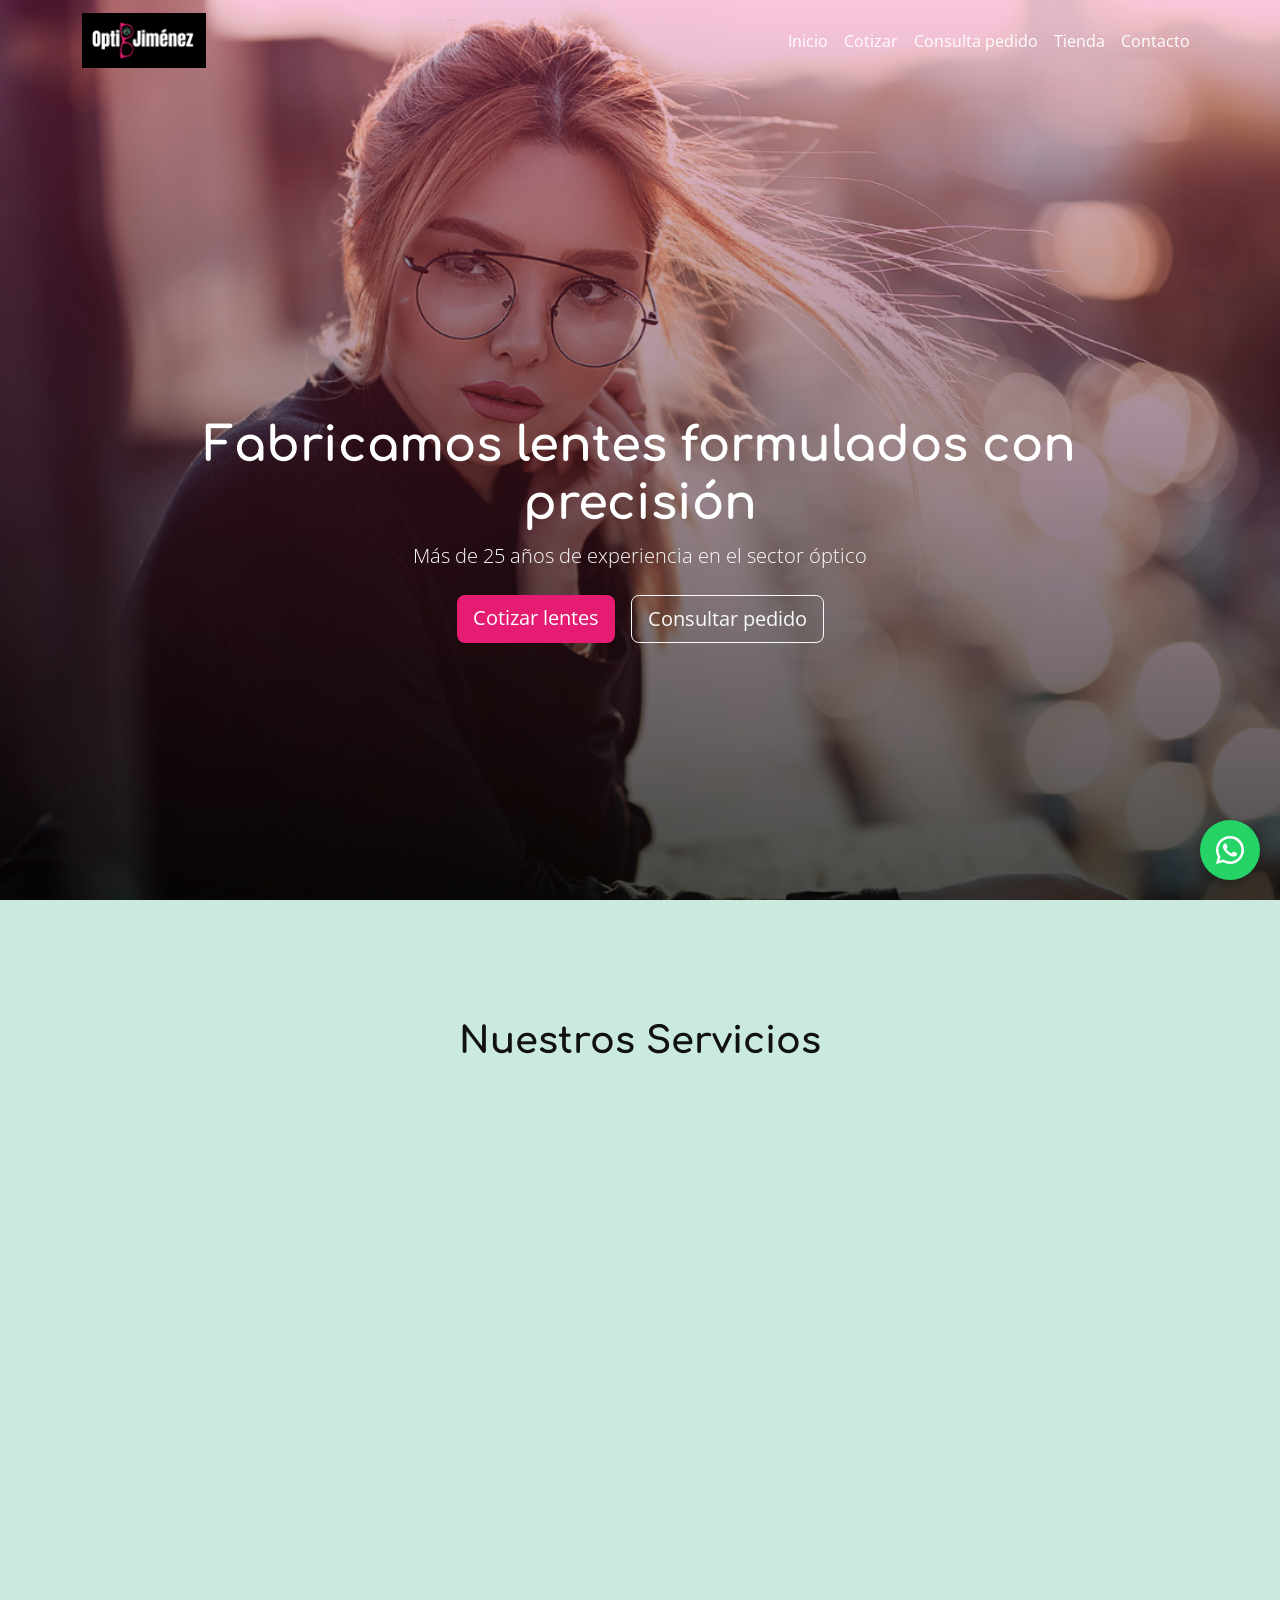
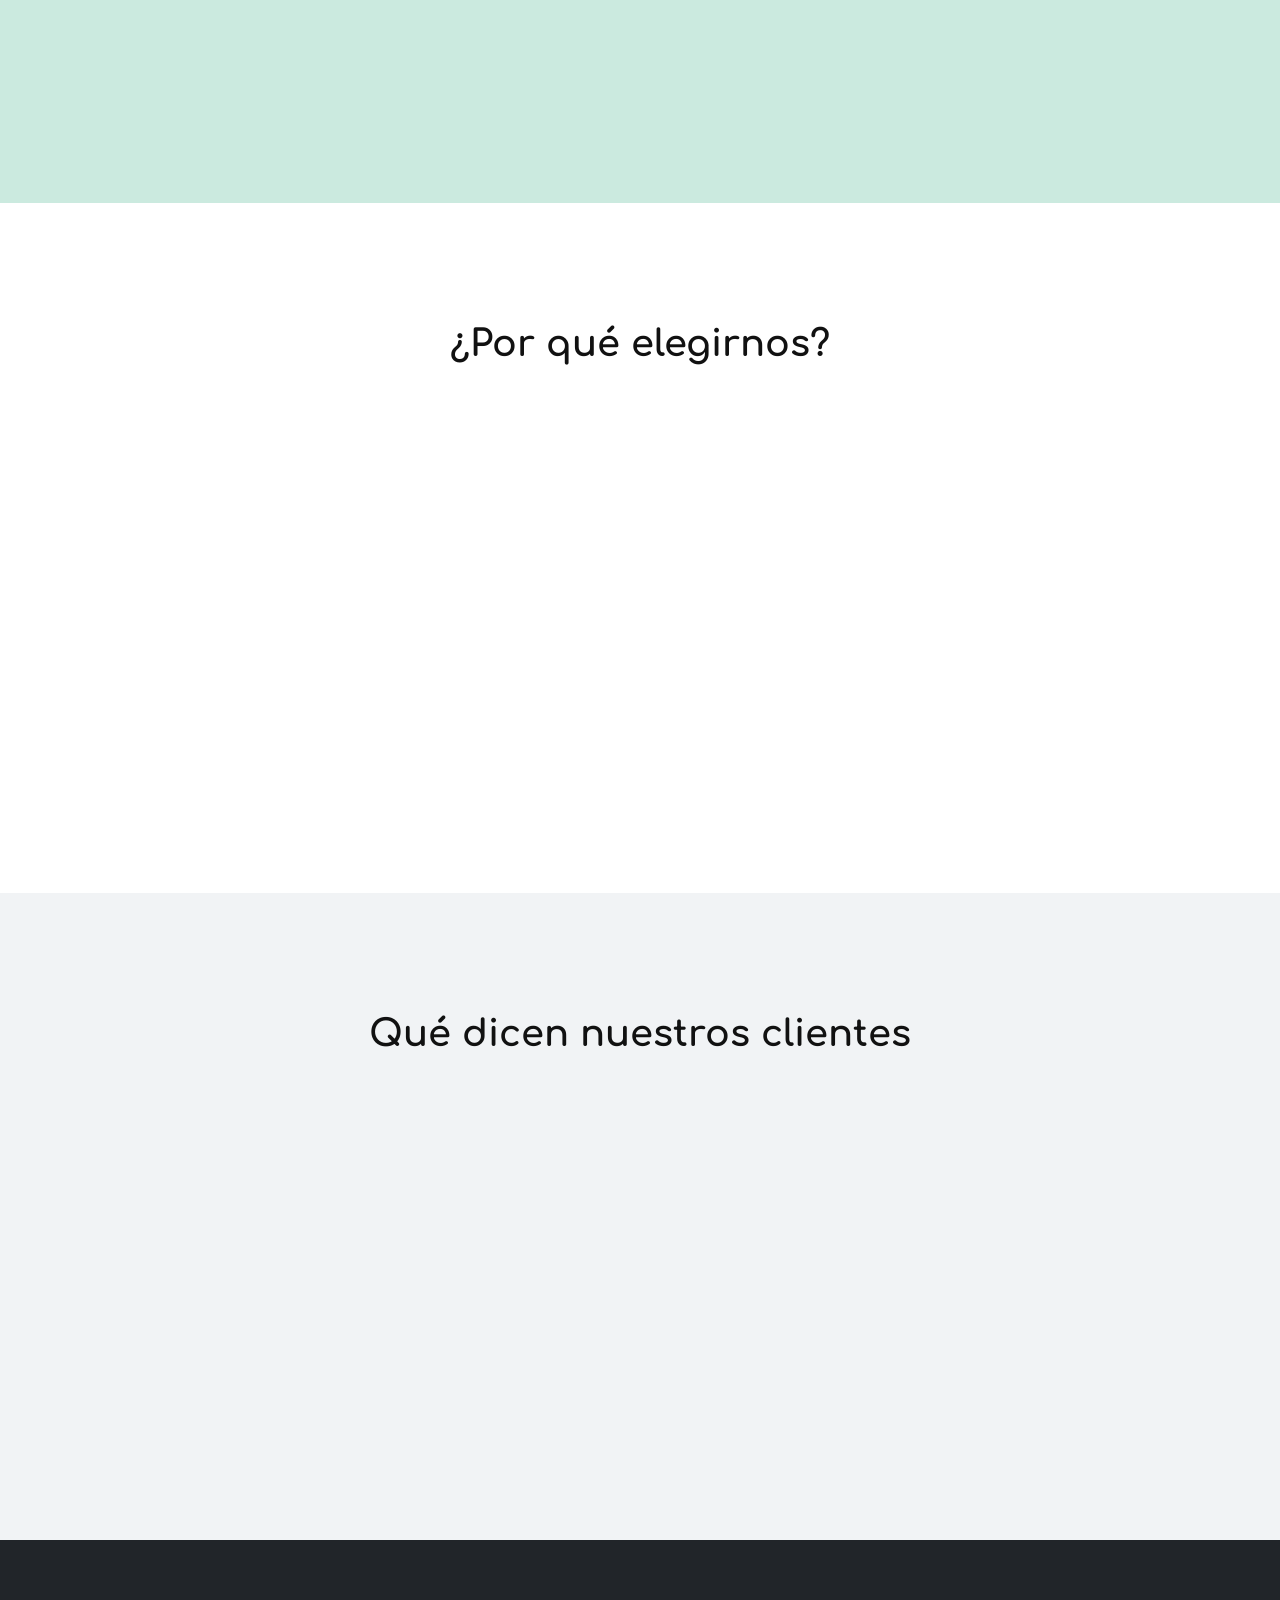
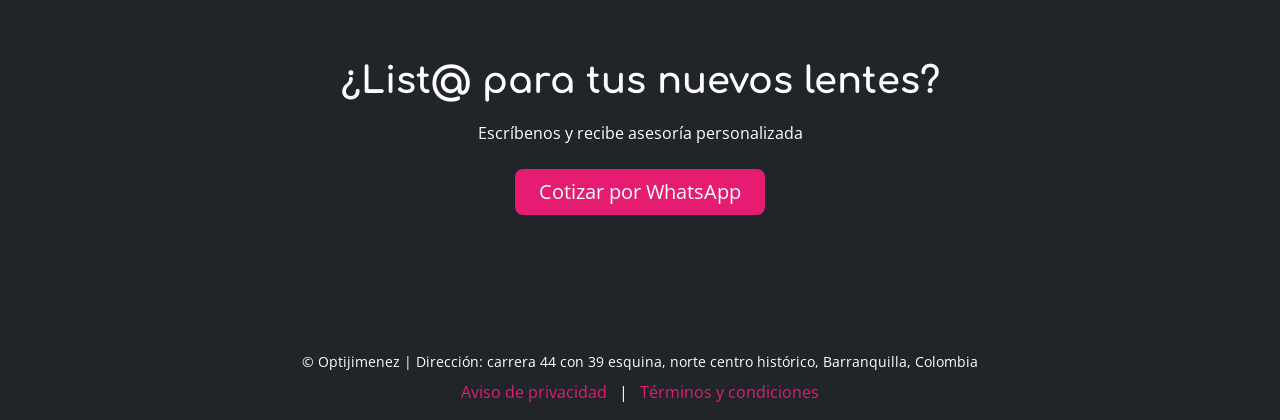
==== commit 32a2e447: "Mejoras en la página de cotizar" ====
--- a/index.html
+++ b/index.html
@@ -22,27 +22,58 @@
 <body>
 
 <!-- NAVBAR -->
+    <!-- NAVBAR -->
 <nav class="navbar navbar-expand-lg navbar-dark fixed-top navbar-custom">
     <div class="container">
         <a class="navbar-brand" href="index.html">
-          <img src="img/logo.png" alt="Opti-Jiménez" class="logo-navbar">
+            <img src="img/logo.png" alt="Opti-Jiménez" class="logo-navbar">
         </a>
 
-        <button class="navbar-toggler" type="button" data-bs-toggle="collapse" data-bs-target="#menu">
-            <span class="navbar-toggler-icon"></span>
+        <button class="navbar-toggler" 
+          type="button" 
+          data-bs-toggle="collapse" 
+          data-bs-target="#menu"
+          aria-controls="menu"
+          aria-expanded="false"
+          aria-label="Abrir menú">
+          <span class="navbar-toggler-icon"></span>
         </button>
 
         <div class="collapse navbar-collapse" id="menu">
             <ul class="navbar-nav ms-auto">
-                <li class="nav-item"><a class="nav-link" href="index.html">Inicio</a></li>
-                <li class="nav-item"><a class="nav-link" href="consulta.html">Consulta pedido</a></li>
-                <li class="nav-item"><a class="nav-link" href="#">Tienda</a></li>
-                <li class="nav-item"><a class="nav-link" href="#">Contacto</a></li>
+                <li class="nav-item">
+                  <a class="nav-link" href="index.html">
+                    Inicio
+                  </a>
+                </li>
+
+                <li class="nav-item">
+                  <a class="nav-link" href="cotizar.html#form-cotizacion">
+                    Cotizar
+                  </a>
+                </li>
+
+                <li class="nav-item">
+                    <a class="nav-link" href="consulta.html#form-consulta">
+                      Consulta pedido
+                    </a>
+                </li>
+
+                <li class="nav-item">
+                    <a class="nav-link" href="tienda.html">
+                      Tienda
+                    </a>
+                </li>
+
+                <li class="nav-item">
+                    <a class="nav-link" href="contacto.html">
+                      Contacto
+                    </a>
+                </li>
             </ul>
         </div>
     </div>
 </nav>
-
 
 <!-- HERO -->
 <header class="hero d-flex align-items-center text-center text-white">
@@ -55,8 +86,12 @@
         </p>
                
         <div class="d-flex justify-content-center gap-3 mt-4 flex-wrap">
-            <a href="#" class="btn btn-primary btn-lg">Cotizar lentes</a>
-            <a href="consulta.html" class="btn btn-outline-light btn-lg">Consultar pedido</a>
+            <a href="cotizar.html#form-cotizacion" class="btn btn-primary btn-lg">
+              Cotizar lentes
+            </a>
+            <a href="consulta.html#form-consulta" class="btn btn-outline-light btn-lg">
+              Consultar pedido
+            </a>
         </div>
     </div>
 </header>
@@ -72,7 +107,7 @@
   <!-- SERVICIO 1 -->
   <div class="col-md-4">
 
-    <div class="card servicio-card h-100">
+    <div class="card servicio-card h-100 fade-in">
 
       <img src="img/taller.png" class="card-img-top" alt="Fabricación de lentes">
       
@@ -97,7 +132,7 @@
   <!-- SERVICIO 2 -->
   <div class="col-md-4">
 
-    <div class="card servicio-card h-100">
+    <div class="card servicio-card h-100 fade-in delay-1">
 
       <img src="img/montaje.png" class="card-img-top" alt="Montaje y mantenimiento">
 
@@ -107,7 +142,7 @@
 
       <div class="card-body">
 
-        <h4>Montaje y mantenimiento</h4>
+        <h4>Montaje y ajustes</h4>
 
         <p>
           Adaptamos tus lentes y realizamos ajustes para mayor comodidad.
@@ -122,7 +157,7 @@
   <!-- SERVICIO 3 -->
   <div class="col-md-4">
 
-    <div class="card servicio-card h-100">
+    <div class="card servicio-card h-100 fade-in delay-2">
 
       <img src="img/asesor.png" class="card-img-top" alt="Asesoría personalizada">
 
@@ -132,7 +167,7 @@
 
       <div class="card-body">
 
-        <h4>Reparación y ajustes</h4>
+        <h4>Mantenimiento y reparación</h4>
 
         <p>
           Reparamos monturas, cambiamos tornillos y narigueras, y realizamos ajustes para prolongar la vida útil de tus gafas.
@@ -160,39 +195,52 @@
       <!-- EXPERIENCIA -->
       <div class="col-md-4">
 
-        <i class="bi bi-award why-icon"></i>
-
-        <h4>25 años de experiencia</h4>
-
-        <p>
+        <div class="why-card fade-in">
+
+          <i class="bi bi-award why-icon"></i>
+
+          <h4>25 años de experiencia</h4>
+
+          <p>
           Más de dos décadas fabricando lentes formulados con precisión y calidad para cuidar tu visión.
-        </p>
-
+          </p>
+
+        </div>
+
+        
       </div>
 
       <!-- CALIDAD -->
       <div class="col-md-4">
 
-        <i class="bi bi-patch-check why-icon"></i>
-
-        <h4>Calidad garantizada</h4>
-
-        <p>
-          Trabajamos con materiales de alta calidad y procesos que garantizan comodidad, durabilidad y excelente visión.
-        </p>
+        <div class="why-card fade-in delay-1">
+
+         <i class="bi bi-patch-check why-icon"></i>
+
+          <h4>Calidad garantizada</h4>
+
+          <p>
+            Trabajamos con materiales de alta calidad y procesos que garantizan comodidad, durabilidad y excelente visión.
+          </p>
+
+        </div>
 
       </div>
 
       <!-- ASESORIA PERSONALIZADA -->
       <div class="col-md-4">
 
-        <i class="bi bi-chat-heart why-icon chat-heart-icon"></i>
-
-        <h4>Asesoría personalizada</h4>
-
-        <p>
-          Te orientamos para elegir los lentes ideales según tu fórmula, estilo de vida y necesidades visuales.
-        </p>
+        <div class="why-card fade-in delay-2">
+
+          <i class="bi bi-chat-heart why-icon chat-heart-icon"></i>
+
+          <h4>Asesoría personalizada</h4>
+
+          <p>
+            Te orientamos para elegir los lentes ideales según tu fórmula, estilo de vida y necesidades visuales.
+          </p>
+
+        </div>  
 
       </div>    
 
@@ -202,7 +250,7 @@
 </section>
 
 <!-- TESTIMONIOS -->
-<section class="bg-light section-lg">
+<section class="bg-testimonials section-lg">
   <div class="container text-center">
 
     <h2 class="section-title">Qué dicen nuestros clientes</h2>
@@ -211,24 +259,40 @@
 
       <!-- TESTIMONIO 1 -->
       <div class="col-md-4">
-        <div class="testimonial-card h-100">
-
-          <img src="img/clientem1.png" class="rounded-circle mb-3" width="80" height="80" alt="Cliente">
-
-          <p>"Excelente calidad y atención. Mis lentes quedaron perfectos."</p>
-
-          <h6 class="mt-3 mb-0">María G.</h6>
-
-        </div>
+
+          <div class="testimonial-card h-100 fade-in">
+
+            <img src="img/clientem1.png" class="rounded-circle mb-3" width="80" height="80" alt="Cliente">
+            <div class="testimonial-stars mb-3">
+                <i class="bi bi-star-fill"></i>
+                <i class="bi bi-star-fill"></i>
+                <i class="bi bi-star-fill"></i>
+                <i class="bi bi-star-fill"></i>
+                <i class="bi bi-star-fill"></i>
+            </div>
+
+            <p>"Excelente calidad y atención. Mis lentes quedaron perfectos."</p>
+
+            <h6 class="mt-3 mb-0">María G.</h6>
+
+          </div>  
+
       </div>
 
       <!-- TESTIMONIO 2 -->
       <div class="col-md-4">
-        <div class="testimonial-card h-100">
+        <div class="testimonial-card h-100 fade-in delay-1">
 
           <img src="img/clienteh2.png" class="rounded-circle mb-3" width="80" height="80" alt="Cliente">
-
-          <p>"Muy profesionales, recomiendo totalmente el servicio."</p>
+          <div class="testimonial-stars mb-3">
+              <i class="bi bi-star-fill"></i>
+              <i class="bi bi-star-fill"></i>
+              <i class="bi bi-star-fill"></i>
+              <i class="bi bi-star-fill"></i>
+              <i class="bi bi-star-fill"></i>
+          </div>
+
+          <p>"Muy profesionales. Mis lentes quedaron perfectos y estuvieron listos a tiempo."</p>
 
           <h6 class="mt-3 mb-0">Carlos R.</h6>
 
@@ -237,9 +301,16 @@
 
     <!-- TESTIMONIO 3 -->
       <div class="col-md-4">
-        <div class="testimonial-card h-100">
+        <div class="testimonial-card h-100 fade-in delay-2">
 
           <img src="img/clientem3.png" class="rounded-circle mb-3" width="80" height="80" alt="Cliente">
+          <div class="testimonial-stars mb-3">
+              <i class="bi bi-star-fill"></i>
+              <i class="bi bi-star-fill"></i>
+              <i class="bi bi-star-fill"></i>
+              <i class="bi bi-star-fill"></i>
+              <i class="bi bi-star-fill"></i>
+          </div>
 
           <p>"Rápido y confiable. Volveré sin duda."</p>
 
@@ -254,7 +325,7 @@
 </section>
 
 <!-- WHATSAPP -->
-<a href="https://wa.me/573001234567" 
+<a href="https://wa.me/+573182627710" 
    class="whatsapp-float" 
    target="_blank">
 
@@ -277,7 +348,7 @@
       Escríbenos y recibe asesoría personalizada
     </p>
 
-    <a href="https://wa.me/573001234567" target="_blank" class="btn btn-primary btn-lg px-4">
+    <a href="https://wa.me/3182627710" target="_blank" class="btn btn-primary btn-lg px-4">
       Cotizar por WhatsApp
     </a>
 
@@ -293,9 +364,9 @@
     </p>
 
     <p class="mb-0">
-      <a href="#" class="footer-link text-decoration-none">Aviso de privacidad</a>
+      <a href="aviso-privacidad.html" class="footer-link text-decoration-none">Aviso de privacidad</a>
       <span class="mx-2 footer-text">|</span>
-      <a href="#" class="footer-link text-decoration-none">Términos y condiciones</a>
+      <a href="terminos-condiciones.html" class="footer-link text-decoration-none">Términos y condiciones</a>
     </p>
 
   </div>
@@ -307,9 +378,4 @@
 <!-- ENLACE JS -->
 <script src="script.js"></script>
 </body>
-</html>
-
-
-
-
-
+</html>
--- a/css/styles.css
+++ b/css/styles.css
@@ -3,7 +3,10 @@
   --color-negro: #000000;
   --color-blanco: #ffffff;
   --color-acento: #e51c71;
+
   --color-secundario: #8bcdaf;
+  --color-secundario-soft: #cbeadf;
+
   --color-texto: #111111;
   --color-texto-secundario: #333333;
 }
@@ -13,8 +16,11 @@
   border: none;
 }
 
-.btn-primary:hover {
-  background-color: #c2185b;
+.btn-primary:hover,
+.btn-primary:active,
+.btn-primary:focus {
+  background-color: #c2185b !important;
+  border-color: #c2185b !important;
 }
 
 /* TIPOGRAFÍA */
@@ -84,22 +90,135 @@
   color: var(--color-secundario);
 }
 
-/* ICONO HAMBURGUESA */
+/* MENÚ HAMBURGUESA */
 .navbar-toggler {
-  padding: 4px 8px;
-  border: 1px solid var(--color-blanco);
-  border-radius: 8px;
-  box-shadow: none;
-  background-color: rgba(0,0,0,0.1);
-}
-
-/* HACE EL ICONO HAMBURGUÉS COMPLETAMENTE BLANCO */
+  position: relative;
+  width: 42px;
+  height: 42px;
+  padding: 0;
+  margin-right: 8px;
+
+  border: none;
+  border-radius: 50%;
+
+  background-color: transparent;
+  box-shadow: none !important;
+
+  display: flex;
+  align-items: center;
+  justify-content: center;
+}
+
+/* BOLITA NEGRA AL ACTIVAR EL MENÚ */
+.navbar-toggler::before {
+  content: "";
+  position: absolute;
+  width: 42px;
+  height: 42px;
+  border-radius: 50%;
+
+  background-color: var(--color-negro);
+
+  transform: scale(0);
+  transition: transform 0.5s ease;
+
+  z-index: 0;
+}
+
+/* MOSTRAR BOLITA AL ABRIR */
+.navbar-toggler[aria-expanded="true"]::before {
+  transform: scale(1);
+}
+
+/* QUITAR EL ICONO DE BOOTSTRAP */
 .navbar-toggler-icon {
   width: 24px;
-  height: 24px;
-
-  background-size: 24px;
-  background-image: url("data:image/svg+xml,%3csvg xmlns='http://www.w3.org/2000/svg' viewBox='0 0 30 30'%3e%3cpath stroke='rgba%28255,255,255,1%29' stroke-linecap='round' stroke-miterlimit='10' stroke-width='2' d='M4 7h22M4 15h22M4 23h22'/%3e%3c/svg%3e");
+  height: 18px;
+  position: relative;
+  display: block;
+
+   z-index: 1;
+
+  background-image: none !important;
+  background-color: transparent;
+}
+
+/* TRES LÍNEAS DEL MENÚ */
+.navbar-toggler-icon::before,
+.navbar-toggler-icon::after {
+  content: "";
+  position: absolute;
+  left: 0;
+  width: 24px;
+  height: 2px;
+  background-color: var(--color-blanco);
+  border-radius: 2px;
+  transition: 0.3s ease;
+}
+
+.navbar-toggler-icon::before {
+  top: 0;
+  box-shadow: 0 8px 0 var(--color-blanco);
+}
+
+.navbar-toggler-icon::after {
+  bottom: 0;
+  opacity: 1;
+  transition: 0.3s ease;
+}
+
+/* CUANDO EL MENÚ ESTÁ ABIERTO: CONVERTIR ☰ EN X */
+.navbar-toggler[aria-expanded="true"] .navbar-toggler-icon::before {
+  top: 8px;
+  transform: rotate(45deg);
+  box-shadow: none;
+}
+
+.navbar-toggler[aria-expanded="true"] .navbar-toggler-icon::after {
+  bottom: 8px;
+  transform: rotate(-45deg);
+}
+
+/* MENÚ DESPLEGABLE EN MÓVIL */
+@media (max-width: 991.98px) {
+
+  .navbar-custom .navbar-collapse {
+    position: absolute;
+    top: 100%;
+    right: 0;
+
+    width: 220px;
+
+    background-color: var(--color-negro);
+
+    padding: 15px 20px;
+
+    border-radius: 0 0 0 12px;
+
+    box-shadow: 0 8px 20px rgba(0, 0, 0, 0.25);
+  }
+
+  /* LINKS DEL MENÚ MÓVIL */
+  .navbar-custom .navbar-nav .nav-link {
+    color: var(--color-blanco);
+    padding: 10px 5px;
+    transition: color 0.25s ease;
+  }
+
+  /* HOVER VERDE DE MARCA */
+  .navbar-custom .navbar-nav .nav-link:hover {
+    color: var(--color-secundario);
+  }
+
+  /* LINK ACTIVO */
+  .navbar-custom .navbar-nav .nav-link.active {
+    color: var(--color-blanco);
+  }
+
+  /* HOVER DEL LINK ACTIVO */
+  .navbar-custom .navbar-nav .nav-link.active:hover {
+    color: var(--color-secundario);
+  }
 }
 
 /* HERO */
@@ -150,11 +269,11 @@
   transform: scale(1.1);
 }
 
-/* WHATSAPP MÓVIL (MUY IMPORTANTE) */
+/* WHATSAPP MÓVIL */
 @media (max-width: 768px) {
   .whatsapp-float {
-    bottom: 395px;
-    right: 15px;
+    bottom: 100px;
+    right: 25px;
     width: 50px;
     height: 50px;
   }
@@ -168,17 +287,17 @@
 /* TARJETAS SERVICIOS */
 .servicio-card {
   background-color: var(--color-blanco);
-  border: 4px solid rgba(255,255,255,0.9);
+  border: 5px solid rgba(255,255,255,1);
   border-radius: 22px;
   overflow: hidden;
   transition: 0.35s;
-  box-shadow: 0 8px 20px rgba(0,0,0,0.08);
+  box-shadow: 0 5px 15px rgba(0,0,0,.10);
 }
 
 /* HOVER TARJETAS */
 .servicio-card:hover {
   transform: translateY(-8px);
-  box-shadow: 0 14px 30px rgba(0,0,0,0.15);
+  box-shadow: 0 10px 22px rgba(0,0,0,.12);
 }
 
 /* IMAGEN TARJETAS */
@@ -186,7 +305,7 @@
   height: 240px;
   width: 100%;
   object-fit: cover;
-  border-bottom: 4px solid var(--color-blanco);
+  border-bottom: 8px solid var(--color-blanco);
 }
 
 /* CÍRCULO ICONO SERVICIOS */
@@ -271,6 +390,22 @@
     font-size:3.6rem;
 }
 
+/* TARJETAS ¿POR QUÉ ELEGIRNOS? */
+.why-card {
+    background-color: var(--color-blanco);
+    border-radius: 20px;
+    padding: 40px 30px;
+    height: 100%;
+
+    box-shadow: 0 8px 25px rgba(0,0,0,.16);
+    transition: 0.3s;
+}
+
+.why-card:hover {
+    transform: translateY(-6px);
+    box-shadow: 0 14px 35px rgba(0,0,0,.22);
+}
+
 /* TESTIMONIOS */
 .testimonial-card {
   background-color: var(--color-blanco);
@@ -290,6 +425,15 @@
   border: 4px solid var(--color-secundario);
 }
 
+/* ESTRELLAS TESTIMONIOS */
+.testimonial-stars {
+  color: #f4b400;
+  font-size: 1rem;
+  letter-spacing: 2px;
+  margin-top: 10px;
+  margin-bottom: 20px;
+}
+
 .testimonial-card p {
   color: var(--color-texto-secundario);
   font-style: italic;
@@ -301,14 +445,44 @@
   font-weight: 700;
 }
 
+/* ANIMACIÓN DE APARICIÓN DE LAS TARJETAS TESTIMONIOS */
+.fade-in {
+  opacity: 0;
+  transform: translateY(30px);
+  transition: opacity 1s ease, transform 1s ease;
+}
+
+.fade-in.visible {
+  opacity: 1;
+  transform: translateY(0);
+}
+
+/* EFECTO ESCALONADO DE LAS TARJETAS TESTIMONIOS */
+.fade-in:nth-child(1) {
+  transition-delay: 0s;
+}
+
+.fade-in:nth-child(2) {
+  transition-delay: 0.15s;
+}
+
+.fade-in:nth-child(3) {
+  transition-delay: 0.30s;
+}
+
 /* ESTRUCTURA y FONDO DEL FOOTER */
 footer {
   background-color: var(--color-negro);
 }
 
-/* Sección alternativa (para variar diseño) */
+/* SECCIÓN ALTERNATIVA (PARA VARIAR DISEÑO) */
 .bg-soft {
-  background-color: var(--color-secundario);
+    background-color: var(--color-secundario-soft);
+}
+
+/* FONDO TESTIMONIOS */
+.bg-testimonials {
+  background-color: #f1f3f5;
 }
 
 /* CONTENIDO, TEXTOS Y LINKS DEL FOOTER */
@@ -322,7 +496,7 @@
 }
 
 .footer-link:hover {
-  color: var(--color-blanco);
+  color: var(--color-secundario);
 }
 
 /* ESPACIADO GENERAL DE LAS SECCIONES */
@@ -340,4 +514,606 @@
 .section-lg {
   padding-top: 120px !important;
   padding-bottom: 120px !important;
-}+}
+
+
+/* ENCABEZADO CONSULTA DE PEDIDO */
+.consulta-header {
+  min-height: 45vh;
+  background-image:
+    linear-gradient(rgba(229, 28, 113, 0.25), rgba(0, 0, 0, 0.7)),
+    url("../img/Futura.png");
+  background-size: cover;
+  background-position: center;
+  background-repeat: no-repeat;
+}
+
+/* PÁGINA COTIZAR */
+/* FONDO DE LA SECCIÓN */
+.cotizar-section {
+    background-color: var(--color-secundario-soft);
+    padding-top: 30px !important;
+    padding-bottom: 30px !important;
+}
+
+#form-cotizacion {
+    scroll-margin-top: 100px;
+}
+
+/* TARJETA PRINCIPAL */
+.cotizar-card {
+    background-color: var(--color-blanco);
+    border-radius: 20px;
+    padding: 40px;
+    box-shadow: 0 10px 30px rgba(0, 0, 0, 0.08);
+}
+
+/* ICONO PRINCIPAL */
+.cotizar-icon {
+    font-size: 5rem;
+    color: var(--color-acento);
+    margin-bottom: 15px;
+    transform: scale(1.6);
+}
+
+/* TÍTULOS DE LAS SECCIONES DEL FORMULARIO */
+.cotizar-section-title {
+    font-size: 1.4rem;
+    font-weight: 700;
+    color: var(--color-negro);
+    margin-bottom: 8px;
+}
+
+/* TEXTO DESCRIPTIVO */
+.cotizar-section-text {
+    color: var(--color-texto-secundario);
+    margin-bottom: 25px;
+}
+
+/* CADA BLOQUE DEL FORMULARIO */
+.cotizar-form-section {
+    margin-top: 35px;
+}
+
+/* GRUPOS DE OPCIONES */
+.cotizar-option-group {
+    margin-top: 25px;
+}
+
+/* SUBTÍTULOS */
+.cotizar-form-subtitle {
+    font-size: 1.1rem;
+    font-weight: 600;
+    color: var(--color-negro);
+    margin-bottom: 15px;
+}
+
+/* CAMPOS DEL FORMULARIO */
+.cotizar-card .form-label {
+    font-weight: 600;
+    color: var(--color-texto);
+    margin-bottom: 8px;
+}
+
+.cotizar-card .form-control {
+    border: 1px solid #d5d5d5;
+    border-radius: 10px;
+    padding: 12px 14px;
+    font-size: 0.95rem;
+}
+
+.cotizar-card .form-control:focus {
+    border-color: var(--color-secundario);
+    box-shadow: 0 0 0 0.2rem rgba(139, 205, 175, 0.25);
+}
+
+/* FOTO DE LA FÓRMULA */
+.cotizar-formula-info {
+    display: flex;
+    align-items: flex-start;
+    gap: 12px;
+    background-color: var(--color-secundario-soft);
+    border-radius: 12px;
+    padding: 15px;
+    margin-bottom: 25px;
+}
+
+.cotizar-formula-icon {
+    color: var(--color-acento);
+    font-size: 1.4rem;
+    flex-shrink: 0;
+}
+
+.cotizar-formula-info p {
+    margin: 0;
+    color: var(--color-texto-secundario);
+    font-size: 0.9rem;
+    line-height: 1.5;
+}
+
+/* CAMPO PARA ADJUNTAR LA FÓRMULA */
+.cotizar-card input[type="file"] {
+    cursor: pointer;
+    background-color: var(--color-blanco);
+}
+
+.cotizar-card input[type="file"]:focus {
+    border-color: var(--color-secundario);
+    box-shadow: 0 0 0 0.2rem rgba(139, 205, 175, 0.25);
+}
+
+/* BOTÓN SECUNDARIO PARA ADJUNTAR FOTO */
+.cotizar-file-btn {
+    display: inline-flex;
+    align-items: center;
+    gap: 8px;
+    padding: 10px 20px;
+    background-color: var(--color-blanco);
+    color: var(--color-acento);
+    border: 2px solid var(--color-acento);
+    border-radius: 8px;
+    font-weight: 600;
+    cursor: pointer;
+    transition: 0.3s ease;
+    margin-bottom: 10px;
+}
+
+.cotizar-file-btn:hover {
+    background-color: var(--color-acento);
+    color: var(--color-blanco);
+}
+
+/* OCULTAMOS EL SELECTOR DE ARCHIVO ORIGINAL */
+#foto-formula {
+    display: none;
+}
+
+/* NOMBRE DE LA FOTO SELECCIONADA */
+.cotizar-file-name {
+    color: var(--color-texto-secundario);
+    font-size: 0.9rem;
+    margin-top: 5px;
+}
+
+/* OPCIONES DE TIPO DE LENTE */
+.cotizar-lens-options .form-check {
+    margin: 0;
+}
+
+.cotizar-lens-options .form-check-label {
+    display: flex;
+    align-items: center;
+    justify-content: center;
+    min-height: 55px;
+    padding: 12px 15px;
+    border: 2px solid #e0e0e0;
+    border-radius: 10px;
+    color: var(--color-texto);
+    font-weight: 600;
+    font-size: 0.75rem;
+    cursor: pointer;
+    transition: 0.3s ease;
+}
+
+/* OCULTAMOS VISUALMENTE EL RADIO ORIGINAL */
+.cotizar-lens-options .form-check-input {
+    position: absolute;
+    opacity: 0;
+}
+
+/* Hover */
+.cotizar-lens-options .form-check-label:hover {
+    border-color: var(--color-acento);
+    color: var(--color-acento);
+}
+
+/* OPCIÓN SELECCIONADA */
+.cotizar-lens-options .form-check-input:checked + .form-check-label {
+    background-color: var(--color-acento);
+    border-color: var(--color-acento);
+    color: var(--color-blanco);
+}
+
+/* OPCIONES DE MATERIAL DEL LENTE */
+.cotizar-material-options .form-check {
+    margin: 0;
+}
+
+.cotizar-material-options .form-check-label {
+    display: flex;
+    align-items: center;
+    justify-content: center;
+    min-height: 55px;
+    padding: 12px 15px;
+    border: 2px solid #e0e0e0;
+    border-radius: 10px;
+    color: var(--color-texto);
+    font-weight: 600;
+    font-size: 0.75rem;
+    cursor: pointer;
+    transition: 0.3s ease;
+}
+
+.cotizar-material-options .form-check-input {
+    position: absolute;
+    opacity: 0;
+}
+
+.cotizar-material-options .form-check-label:hover {
+    border-color: var(--color-acento);
+    color: var(--color-acento);
+}
+
+.cotizar-material-options .form-check-input:checked + .form-check-label {
+    background-color: var(--color-acento);
+    border-color: var(--color-acento);
+    color: var(--color-blanco);
+}
+
+/* OPCIONES DE FILTROS Y TRATAMIENTOS */
+.cotizar-filter-options .form-check {
+    margin: 0;
+}
+
+.cotizar-filter-options .form-check-label {
+    display: flex;
+    align-items: center;
+    justify-content: center;
+    min-height: 55px;
+    padding: 12px 15px;
+    border: 2px solid #e0e0e0;
+    border-radius: 10px;
+    color: var(--color-texto);
+    font-weight: 600;
+    font-size: 0.75rem;
+    text-align: center;
+    cursor: pointer;
+    transition: 0.3s ease;
+}
+
+.cotizar-filter-options .form-check-input {
+    position: absolute;
+    opacity: 0;
+}
+
+.cotizar-filter-options .form-check-label:hover {
+    border-color: var(--color-acento);
+    color: var(--color-acento);
+}
+
+.cotizar-filter-options .form-check-input:checked + .form-check-label {
+    background-color: var(--color-acento);
+    border-color: var(--color-acento);
+    color: var(--color-blanco);
+}
+
+/* OPCIONES DE MONTURA */
+.cotizar-montura-options .form-check {
+    margin: 0;
+}
+
+.cotizar-montura-options .form-check-label {
+    display: flex;
+    align-items: center;
+    justify-content: center;
+    min-height: 55px;
+    padding: 12px 15px;
+    border: 2px solid #e0e0e0;
+    border-radius: 10px;
+    color: var(--color-texto);
+    font-weight: 600;
+    font-size: 0.75rem;
+    text-align: center;
+    cursor: pointer;
+    transition: 0.3s ease;
+}
+
+.cotizar-montura-options .form-check-input {
+    position: absolute;
+    opacity: 0;
+}
+
+.cotizar-montura-options .form-check-label:hover {
+    border-color: var(--color-acento);
+    color: var(--color-acento);
+}
+
+.cotizar-montura-options .form-check-input:checked + .form-check-label {
+    background-color: var(--color-acento);
+    border-color: var(--color-acento);
+    color: var(--color-blanco);
+}
+
+/* SECCIÓN CONSULTA */
+.consulta-section {
+  background-color: var(--color-secundario-soft);
+  padding-top: 30px !important;
+  padding-bottom: 30px !important;
+}
+
+/* POSICIÓN DEL FORMULARIO AL LLEGAR DESDE UN ENLACE */
+#form-consulta {
+  scroll-margin-top: 100px;
+}
+
+/* TARJETA DE CONSULTA */
+.consulta-card {
+  background-color: var(--color-blanco);
+  padding: 45px 40px;
+  border-radius: 22px;
+  box-shadow: 0 8px 25px rgba(0,0,0,.16);
+}
+
+/* ICONO CONSULTA */
+.consulta-icon {
+  font-size: 3.5rem;
+  color: var(--color-acento);
+  margin-bottom: 15px;
+}
+
+/* TÍTULO DE LA TARJETA */
+.consulta-card h2 {
+  color: var(--color-texto);
+  font-weight: 700;
+  margin-bottom: 15px;
+}
+
+/* TEXTO */
+.consulta-card p {
+  color: var(--color-texto-secundario);
+  line-height: 1.6;
+}
+
+/* CAMPO DE PEDIDO */
+.consulta-card .form-control {
+  padding: 12px 15px;
+  border-radius: 10px;
+}
+
+/* CAMPO AL HACER CLIC */
+.consulta-card .form-control:focus {
+  border-color: var(--color-acento);
+  box-shadow: 0 0 0 0.2rem rgba(229, 28, 113, 0.15);
+}
+
+/* RESULTADO DE CONSULTA DE PEDIDO */
+.resultado-pedido {
+  margin-top: 30px;
+  padding: 25px;
+  border-radius: 18px;
+  background-color: var(--color-blanco);
+  box-shadow: 0 6px 18px rgba(0,0,0,.10);
+}
+
+.resultado-pedido h4 {
+  color: var(--color-texto);
+  font-weight: 700;
+  margin-bottom: 15px;
+}
+
+.resultado-pedido p {
+  color: var(--color-texto-secundario);
+  margin-bottom: 8px;
+}
+
+/* ESTADOS DEL PEDIDO */
+.estado-pedido {
+  color: var(--color-acento);
+  font-weight: 700;
+}
+
+/* EN FABRICACIÓN */
+.estado-fabricacion {
+  color: #f4b400;
+  font-weight: 700;
+}
+
+/* LISTO PARA ENTREGAR */
+.estado-listo {
+  color: var(--color-acento);
+  font-weight: 700;
+}
+
+/* ENTREGADO */
+.estado-entregado {
+  color: var(--color-secundario);
+  font-weight: 700;
+}
+
+/* BOTÓN NUEVA CONSULTA */
+.btn-nueva-consulta {
+  display: inline-flex;
+  align-items: center;
+  justify-content: center;
+  gap: 8px;
+
+  padding: 10px 20px;
+
+  color: var(--color-acento);
+  background-color: transparent;
+
+  border: 2px solid var(--color-acento);
+  border-radius: 8px;
+
+  font-family: 'Open Sans', sans-serif;
+  font-weight: 600;
+
+  text-decoration: none;
+
+  transition: 0.3s ease;
+}
+
+/* HOVER NUEVA CONSULTA */
+.btn-nueva-consulta:hover {
+  color: var(--color-blanco);
+  background-color: var(--color-acento);
+  border-color: var(--color-acento);
+}
+
+/* PAGINA Y SECCIÓN CONTACTO */
+.contacto-section {
+  padding-top: 40px !important;
+  padding-bottom: 80px !important;
+}
+
+/* AJUSTE CONTACTO EN MÓVIL */
+@media (max-width: 768px) {
+
+  .contacto-section {
+    padding-top: 30px !important;
+    padding-bottom: 60px !important;
+  }
+
+}
+
+/* INFORMACIÓN DE CONTACTO */
+.contacto-info {
+  display: flex;
+  align-items: flex-start;
+  gap: 18px;
+}
+
+/* ICONOS DE CONTACTO */
+.contacto-icon {
+  font-size: 2rem;
+  color: var(--color-acento);
+  min-width: 35px;
+}
+
+/* TÍTULOS DE INFORMACIÓN */
+.contacto-info h5 {
+  margin-bottom: 8px;
+  font-weight: 700;
+  color: var(--color-texto);
+}
+
+/* TEXTO DE INFORMACIÓN */
+.contacto-info p {
+  margin-bottom: 0;
+  color: var(--color-texto-secundario);
+  line-height: 1.6;
+}
+
+/* ENLACE WHATSAPP */
+.contacto-link {
+  color: var(--color-acento);
+  font-weight: 600;
+  text-decoration: none;
+  transition: 0.3s ease;
+}
+
+/* HOVER ENLACE WHATSAPP */
+.contacto-link:hover {
+  color: var(--color-secundario);
+}
+
+/* FORMULARIO DE CONTACTO */
+.contacto-card {
+  background-color: var(--color-blanco);
+  padding: 40px;
+  border-radius: 22px;
+  box-shadow: 0 8px 25px rgba(0, 0, 0, 0.16);
+}
+
+/* TÍTULO DEL FORMULARIO */
+.contacto-card h2 {
+  color: var(--color-texto);
+  font-weight: 700;
+  margin-bottom: 25px;
+}
+
+/* ETIQUETAS */
+.contacto-card .form-label {
+  color: var(--color-texto);
+  font-weight: 600;
+}
+
+/* CAMPOS */
+.contacto-card .form-control {
+  padding: 12px 15px;
+  border-radius: 10px;
+  border: 1px solid #ced4da;
+}
+
+/* CAMPOS AL HACER CLIC */
+.contacto-card .form-control:focus {
+  border-color: var(--color-acento);
+  box-shadow: 0 0 0 0.2rem rgba(229, 28, 113, 0.15);
+}
+
+/* BOTÓN ENVIAR */
+
+.contacto-card .btn-primary {
+  font-family: 'Open Sans', sans-serif;
+  font-weight: 600;
+  background-color: var(--color-acento);
+  border-color: var(--color-acento);
+  color: var(--color-blanco);
+  border-radius: 8px;
+  padding: 10px 28px;
+  transition: 0.3s ease;
+}
+
+.contacto-card .btn-primary:hover,
+.contacto-card .btn-primary:active,
+.contacto-card .btn-primary:focus {
+  background-color: #c2185b !important;
+  border-color: #c2185b !important;
+  color: var(--color-blanco) !important;
+}
+
+/* ENCABEZADO PÁGINAS LEGALES */
+.legal-header {
+  padding-top: 130px;
+  padding-bottom: 50px;
+  background-color: var(--color-blanco);
+}
+
+.legal-header h1 {
+  color: var(--color-texto);
+  font-weight: 700;
+  margin-bottom: 0;
+}
+
+/* NAVBAR EN PÁGINAS LEGALES */
+.legal-page .navbar-custom {
+  background-color: var(--color-negro);
+}
+
+/* CONTENIDO DE PÁGINAS LEGALES */
+.legal-content {
+  padding-top: 20px !important;
+  padding-bottom: 30px !important;
+}
+
+/* TIENDA EN CONSTRUCCIÓN */
+.tienda-construccion {
+  padding-top: 60px;
+  padding-bottom: 100px;
+  background-color: var(--color-secundario-soft);
+}
+
+.tienda-card {
+  background-color: var(--color-blanco);
+  padding: 50px 40px;
+  border-radius: 22px;
+  box-shadow: 0 8px 25px rgba(0,0,0,.12);
+}
+
+.tienda-icon {
+  font-size: 4rem;
+  color: var(--color-acento);
+  margin-bottom: 20px;
+}
+
+.tienda-card h2 {
+  color: var(--color-texto);
+  font-weight: 700;
+  margin-bottom: 20px;
+}
+
+.tienda-card p {
+  color: var(--color-texto-secundario);
+  line-height: 1.7;
+}
+
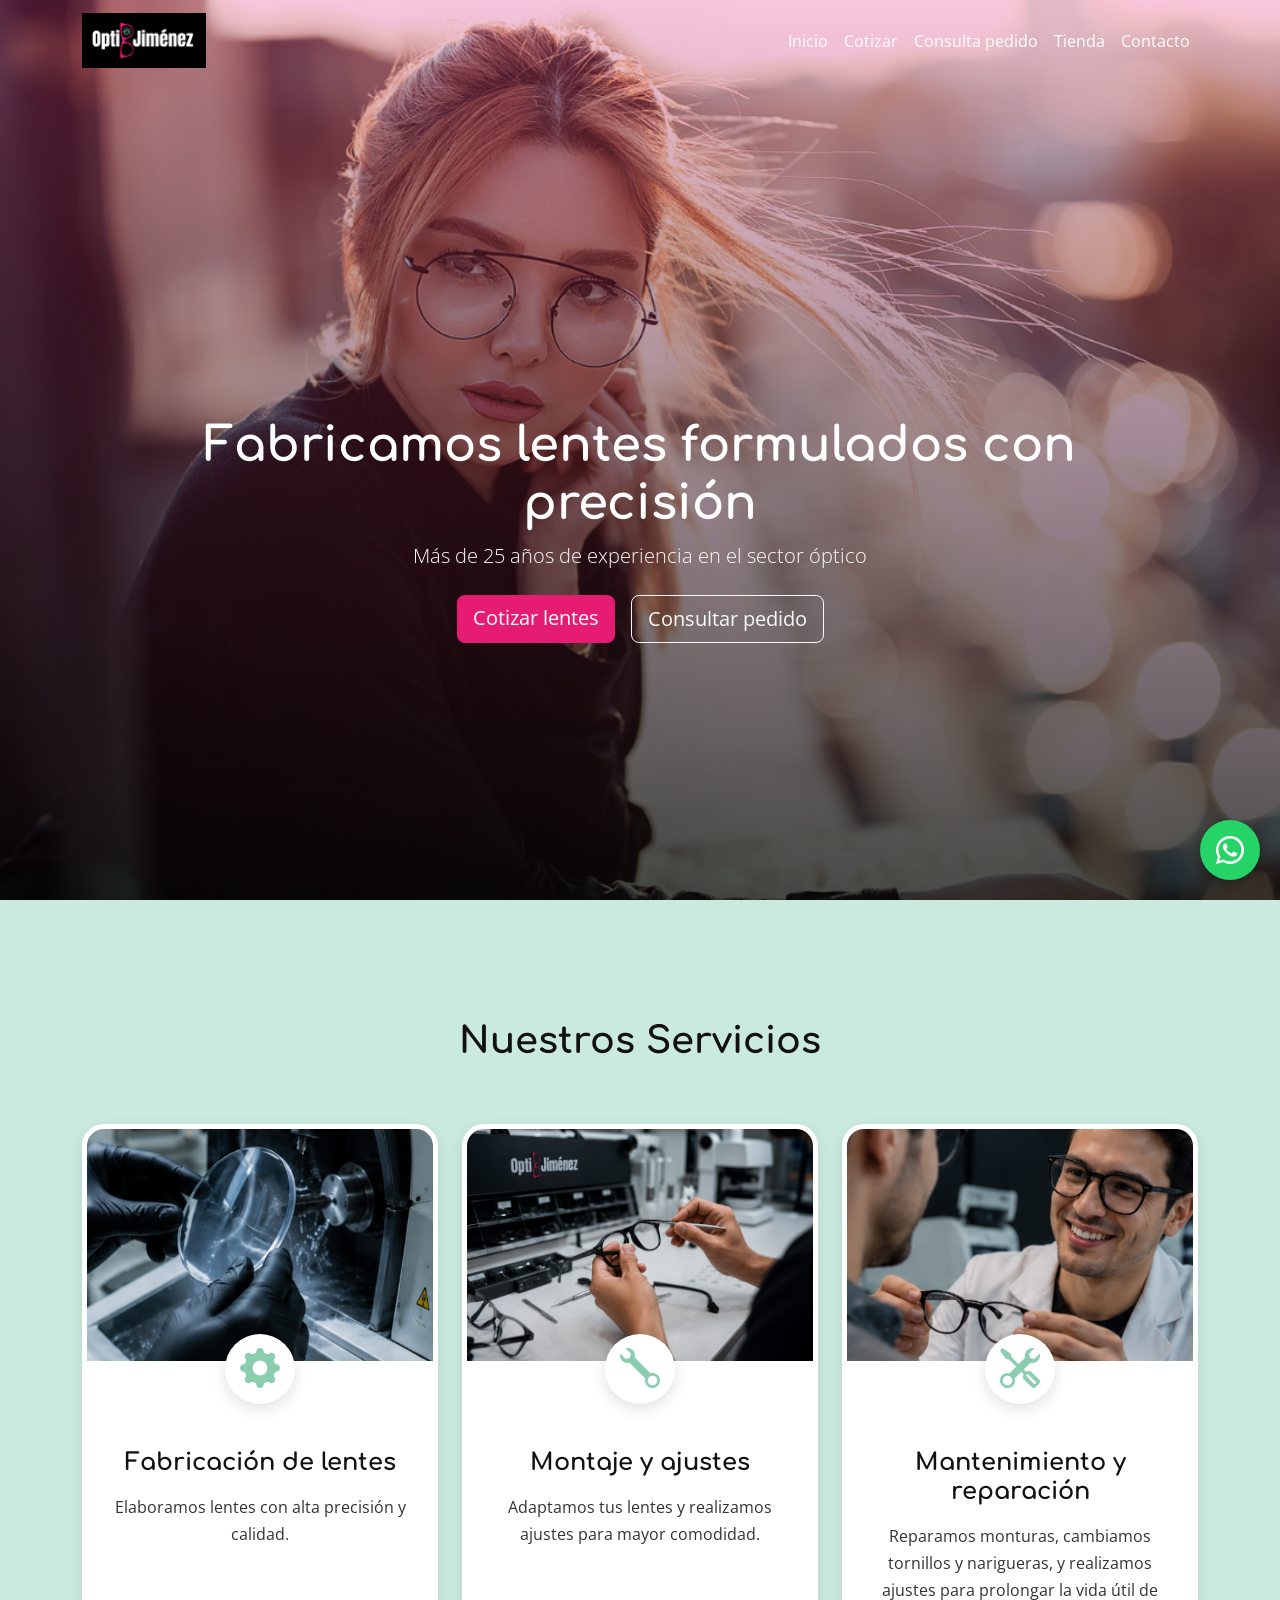
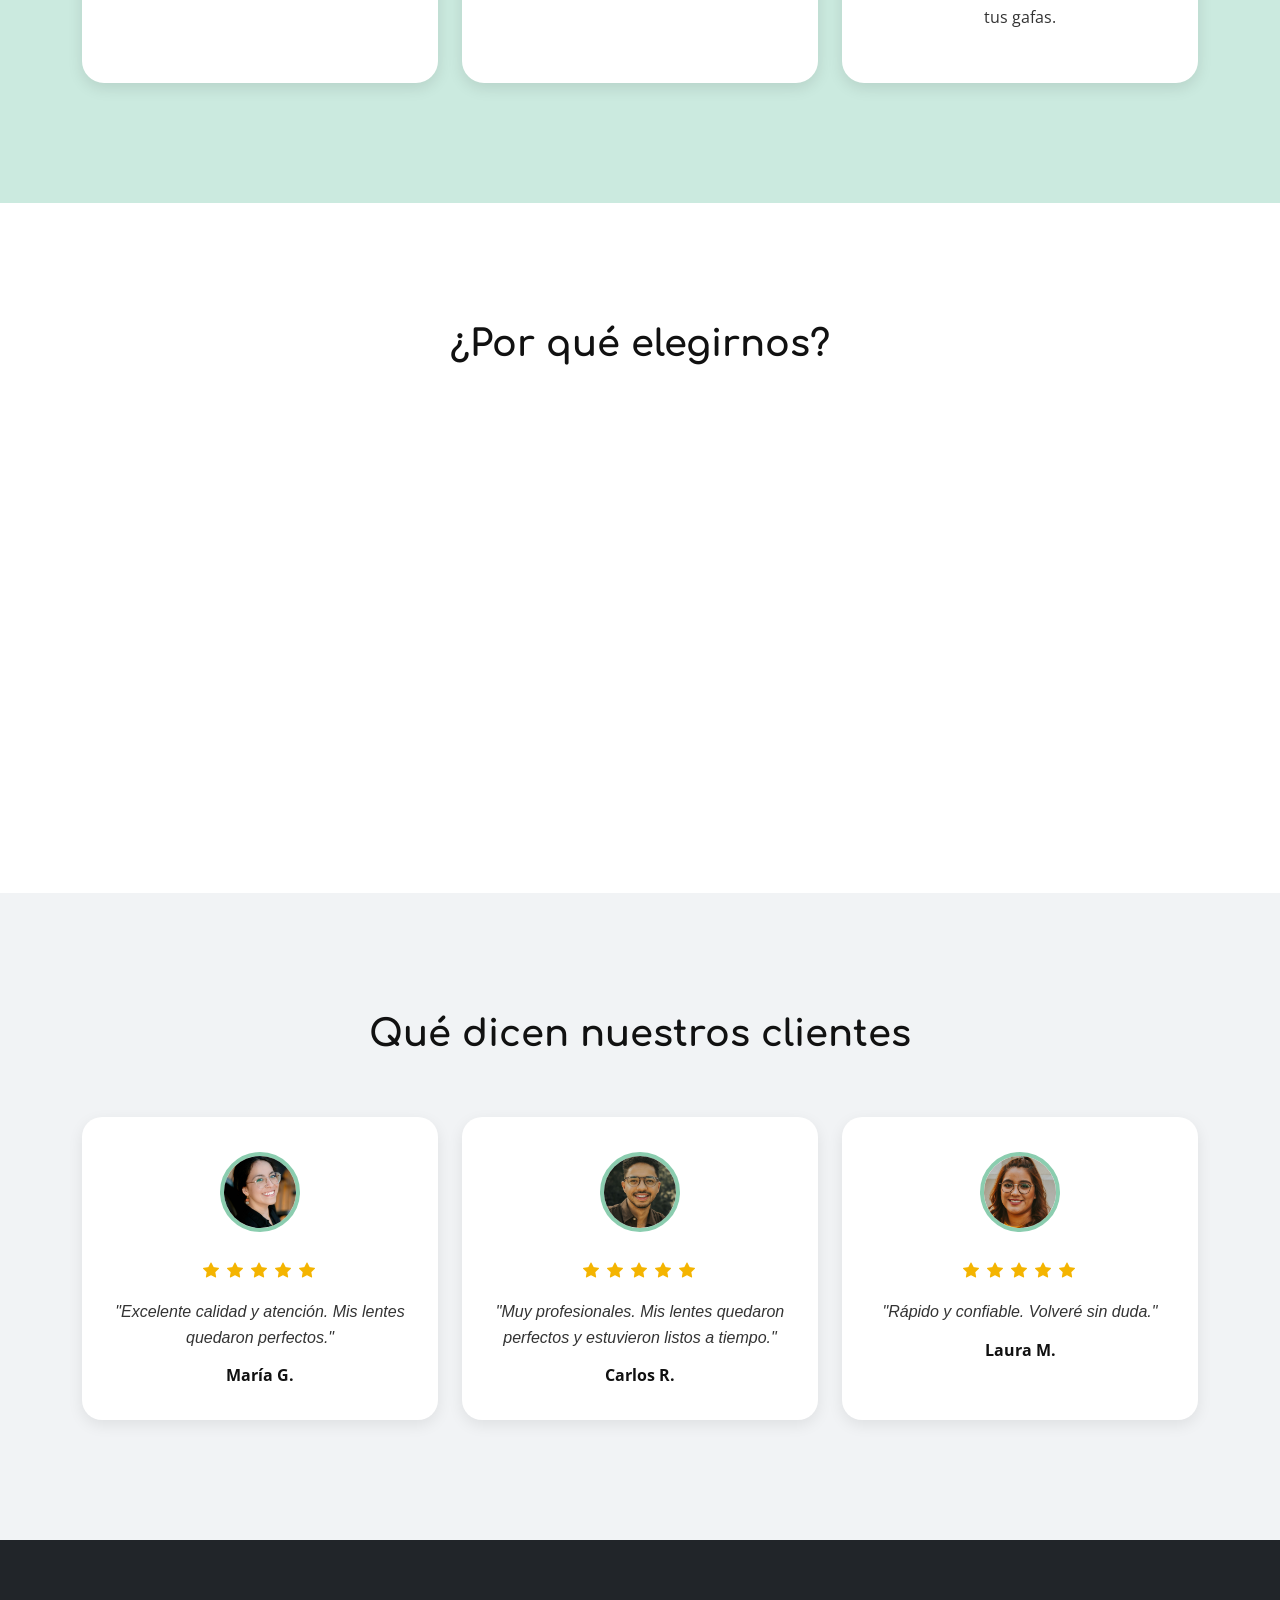
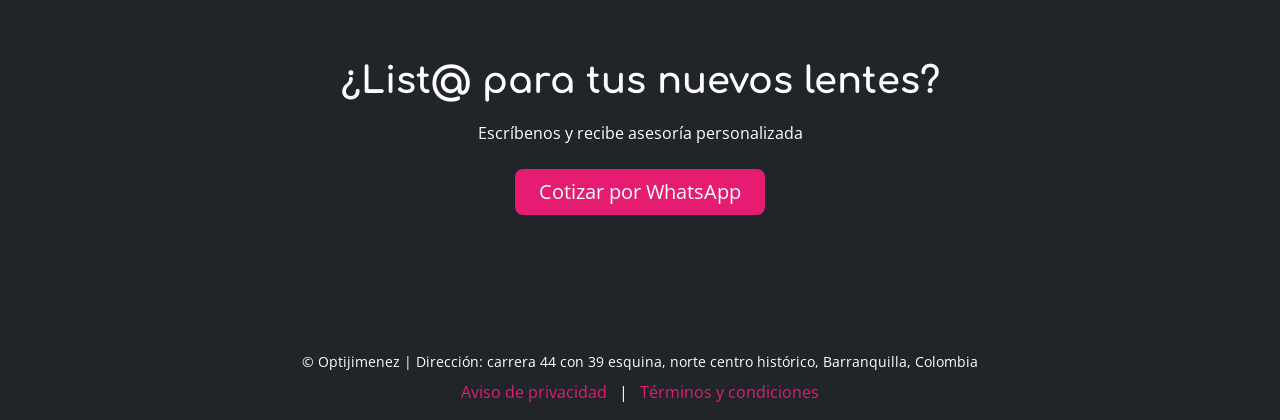
==== commit 972d7abd: "Actualización del menú del sitio e integración con Python y MySQL" ====
--- a/index.html
+++ b/index.html
@@ -22,58 +22,8 @@
 <body>
 
 <!-- NAVBAR -->
-    <!-- NAVBAR -->
-<nav class="navbar navbar-expand-lg navbar-dark fixed-top navbar-custom">
-    <div class="container">
-        <a class="navbar-brand" href="index.html">
-            <img src="img/logo.png" alt="Opti-Jiménez" class="logo-navbar">
-        </a>
-
-        <button class="navbar-toggler" 
-          type="button" 
-          data-bs-toggle="collapse" 
-          data-bs-target="#menu"
-          aria-controls="menu"
-          aria-expanded="false"
-          aria-label="Abrir menú">
-          <span class="navbar-toggler-icon"></span>
-        </button>
-
-        <div class="collapse navbar-collapse" id="menu">
-            <ul class="navbar-nav ms-auto">
-                <li class="nav-item">
-                  <a class="nav-link" href="index.html">
-                    Inicio
-                  </a>
-                </li>
-
-                <li class="nav-item">
-                  <a class="nav-link" href="cotizar.html#form-cotizacion">
-                    Cotizar
-                  </a>
-                </li>
-
-                <li class="nav-item">
-                    <a class="nav-link" href="consulta.html#form-consulta">
-                      Consulta pedido
-                    </a>
-                </li>
-
-                <li class="nav-item">
-                    <a class="nav-link" href="tienda.html">
-                      Tienda
-                    </a>
-                </li>
-
-                <li class="nav-item">
-                    <a class="nav-link" href="contacto.html">
-                      Contacto
-                    </a>
-                </li>
-            </ul>
-        </div>
-    </div>
-</nav>
+<!-- MENÚ DE NAVEGACIÓN -->
+<div id="menu-container"></div>
 
 <!-- HERO -->
 <header class="hero d-flex align-items-center text-center text-white">
--- a/css/styles.css
+++ b/css/styles.css
@@ -607,73 +607,6 @@
     box-shadow: 0 0 0 0.2rem rgba(139, 205, 175, 0.25);
 }
 
-/* FOTO DE LA FÓRMULA */
-.cotizar-formula-info {
-    display: flex;
-    align-items: flex-start;
-    gap: 12px;
-    background-color: var(--color-secundario-soft);
-    border-radius: 12px;
-    padding: 15px;
-    margin-bottom: 25px;
-}
-
-.cotizar-formula-icon {
-    color: var(--color-acento);
-    font-size: 1.4rem;
-    flex-shrink: 0;
-}
-
-.cotizar-formula-info p {
-    margin: 0;
-    color: var(--color-texto-secundario);
-    font-size: 0.9rem;
-    line-height: 1.5;
-}
-
-/* CAMPO PARA ADJUNTAR LA FÓRMULA */
-.cotizar-card input[type="file"] {
-    cursor: pointer;
-    background-color: var(--color-blanco);
-}
-
-.cotizar-card input[type="file"]:focus {
-    border-color: var(--color-secundario);
-    box-shadow: 0 0 0 0.2rem rgba(139, 205, 175, 0.25);
-}
-
-/* BOTÓN SECUNDARIO PARA ADJUNTAR FOTO */
-.cotizar-file-btn {
-    display: inline-flex;
-    align-items: center;
-    gap: 8px;
-    padding: 10px 20px;
-    background-color: var(--color-blanco);
-    color: var(--color-acento);
-    border: 2px solid var(--color-acento);
-    border-radius: 8px;
-    font-weight: 600;
-    cursor: pointer;
-    transition: 0.3s ease;
-    margin-bottom: 10px;
-}
-
-.cotizar-file-btn:hover {
-    background-color: var(--color-acento);
-    color: var(--color-blanco);
-}
-
-/* OCULTAMOS EL SELECTOR DE ARCHIVO ORIGINAL */
-#foto-formula {
-    display: none;
-}
-
-/* NOMBRE DE LA FOTO SELECCIONADA */
-.cotizar-file-name {
-    color: var(--color-texto-secundario);
-    font-size: 0.9rem;
-    margin-top: 5px;
-}
 
 /* OPCIONES DE TIPO DE LENTE */
 .cotizar-lens-options .form-check {
@@ -787,6 +720,37 @@
     color: var(--color-blanco);
 }
 
+.cotizar-filter-info {
+    color: var(--color-texto-secundario);
+    font-size: 0.9rem;
+    margin-bottom: 20px;
+}
+
+.cotizar-filter-info i {
+    color: var(--color-secundario);
+    margin-right: 6px;
+}
+
+/* SEPARACIÓN DE GRUPOS DE FILTROS */
+
+.cotizar-filter-options .cotizar-filter-group-title {
+    flex-basis: 100%;
+    width: 100%;
+}
+
+.cotizar-filter-options .cotizar-filter-group-text {
+    flex-basis: 100%;
+    width: 100%;
+}
+
+/* TÍTULOS DE LOS GRUPOS DE FILTROS */
+
+.cotizar-filter-group-title {
+    font-size: 0.95rem;
+    font-weight: 600;
+    margin-bottom: 6px;
+}
+
 /* OPCIONES DE MONTURA */
 .cotizar-montura-options .form-check {
     margin: 0;
@@ -824,6 +788,7 @@
     color: var(--color-blanco);
 }
 
+
 /* SECCIÓN CONSULTA */
 .consulta-section {
   background-color: var(--color-secundario-soft);
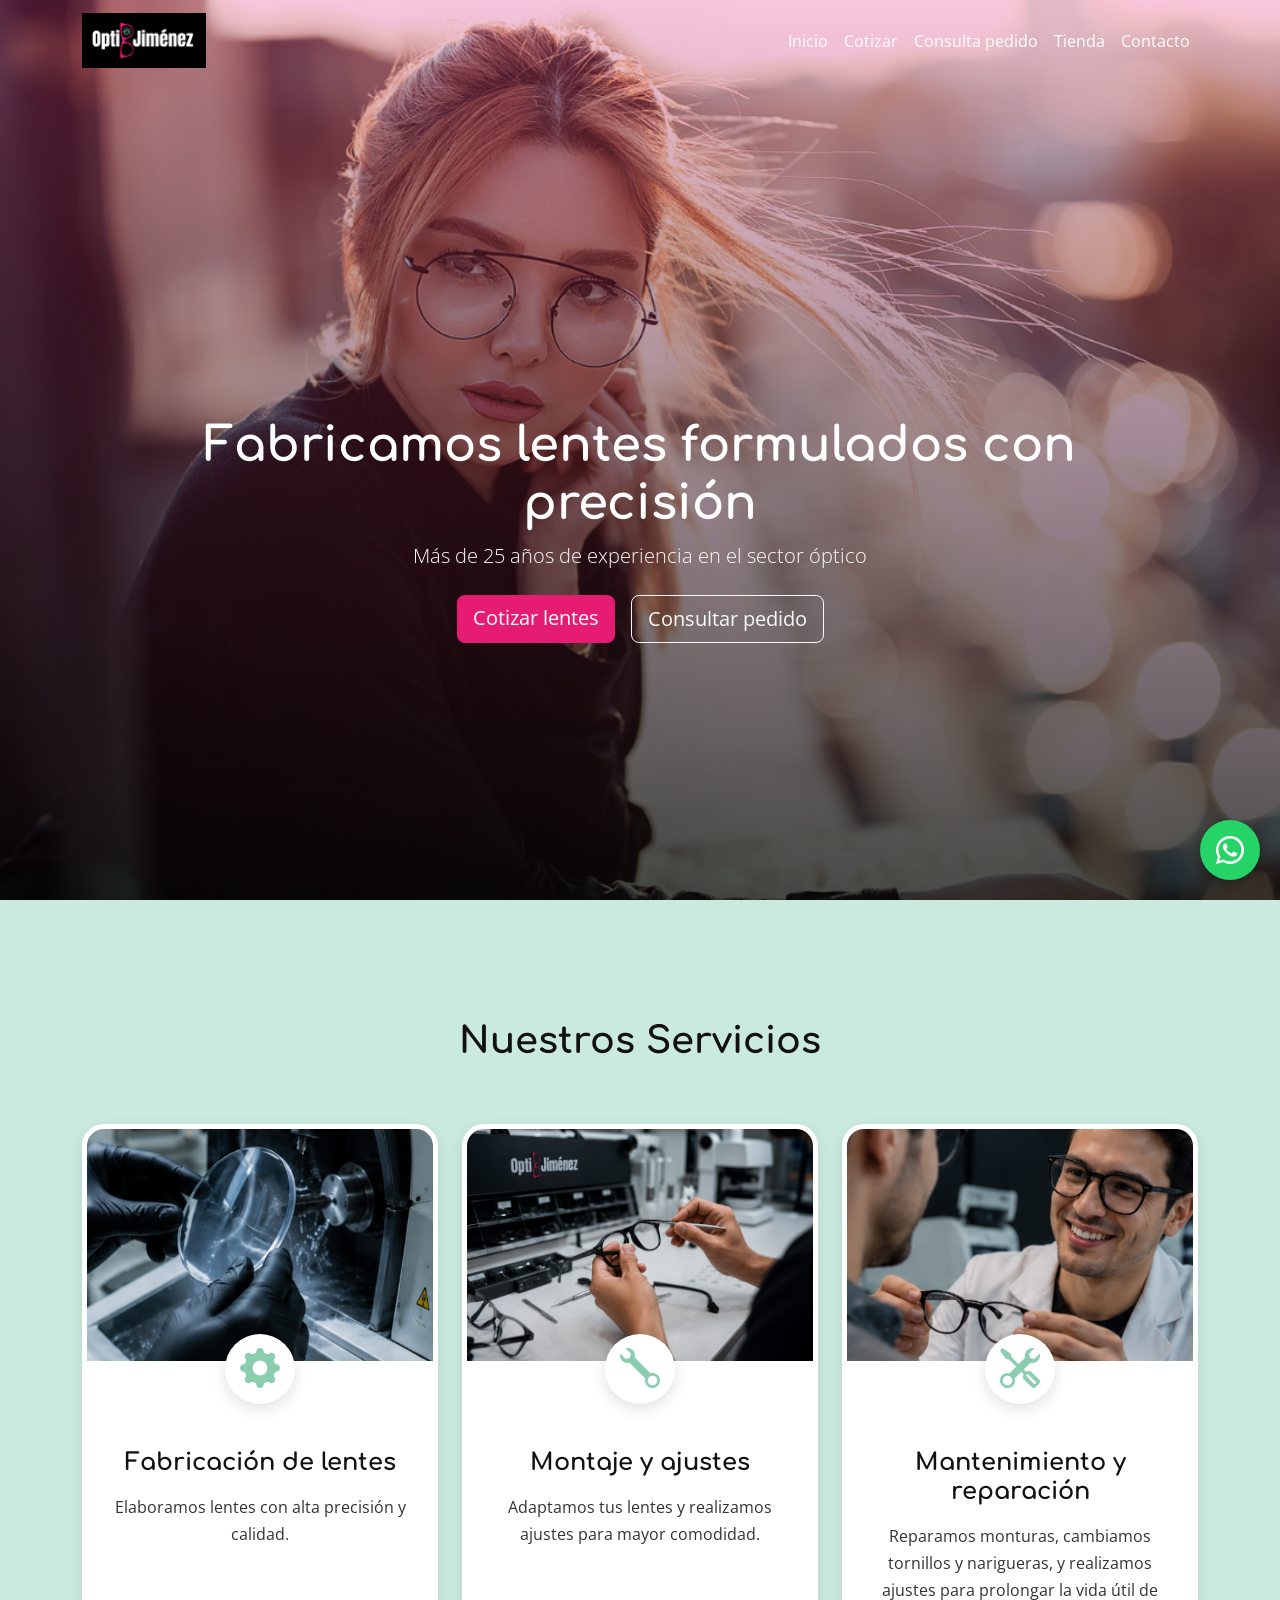
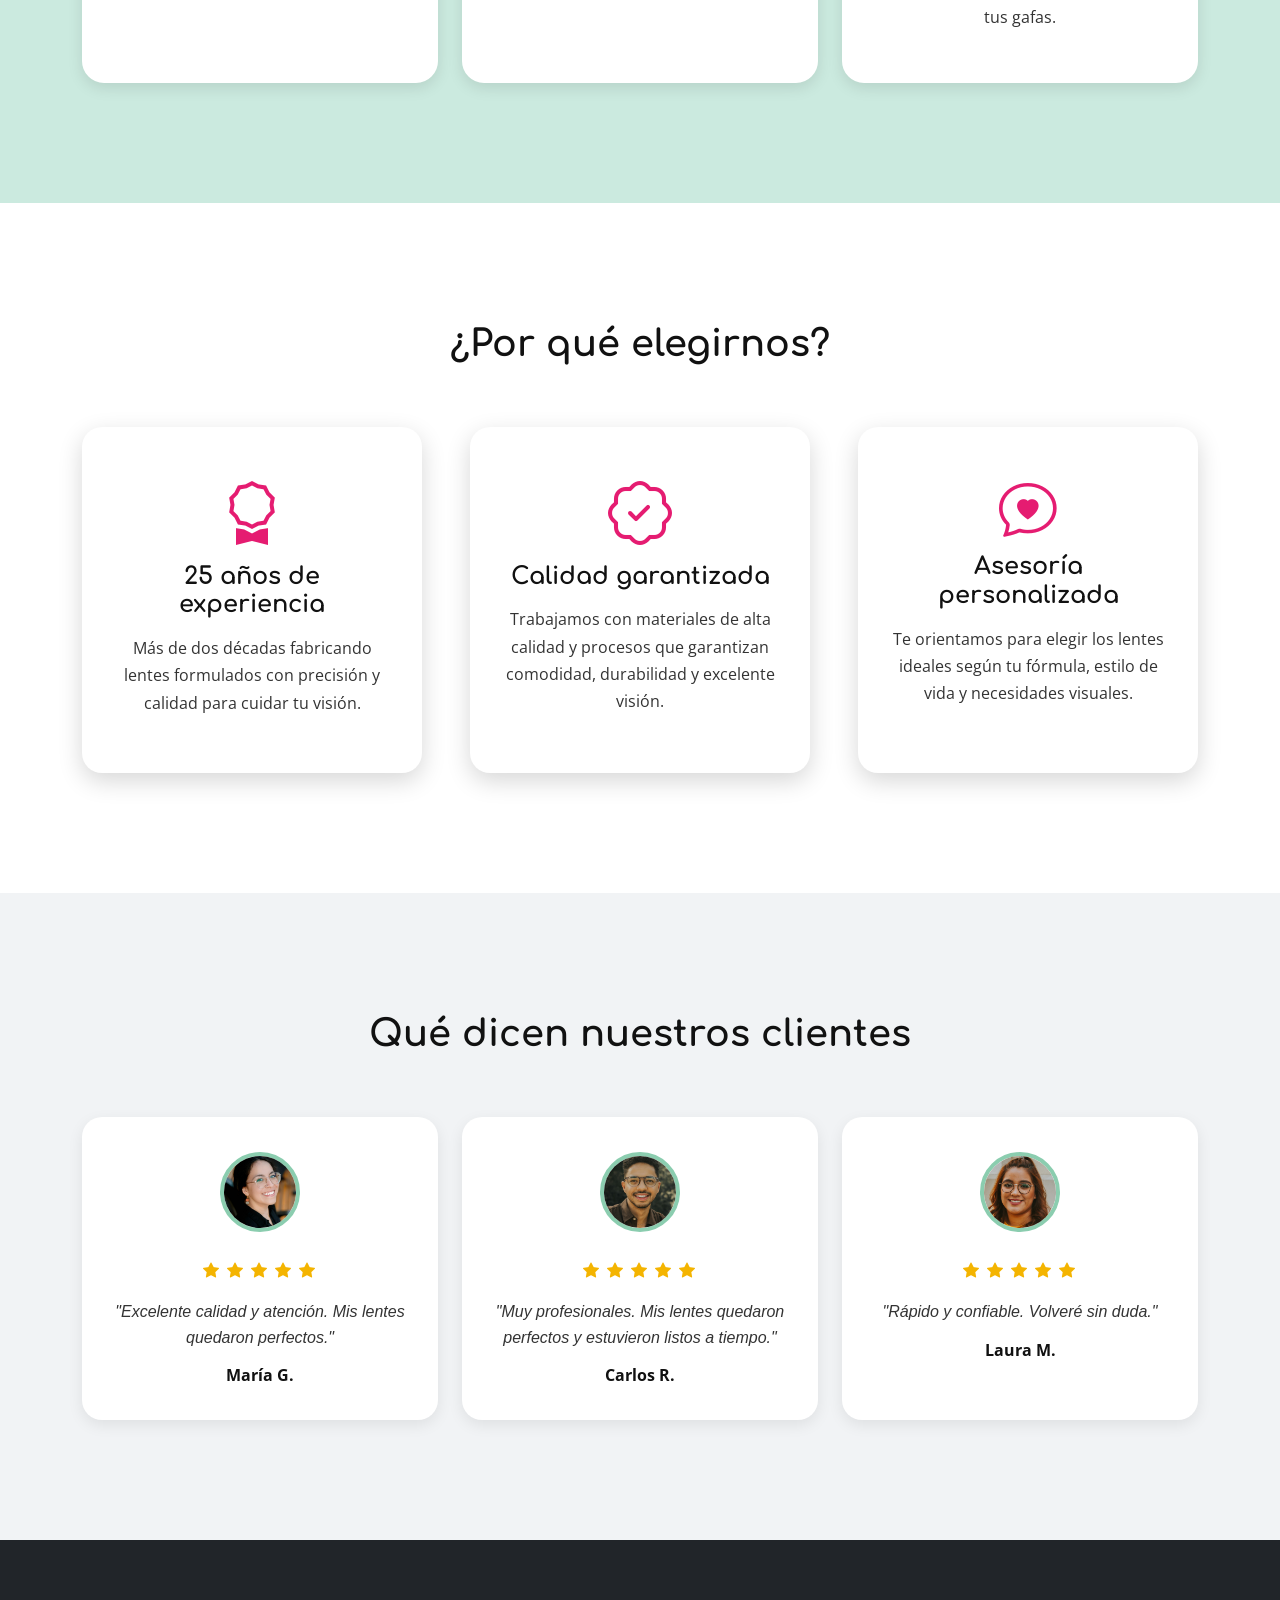
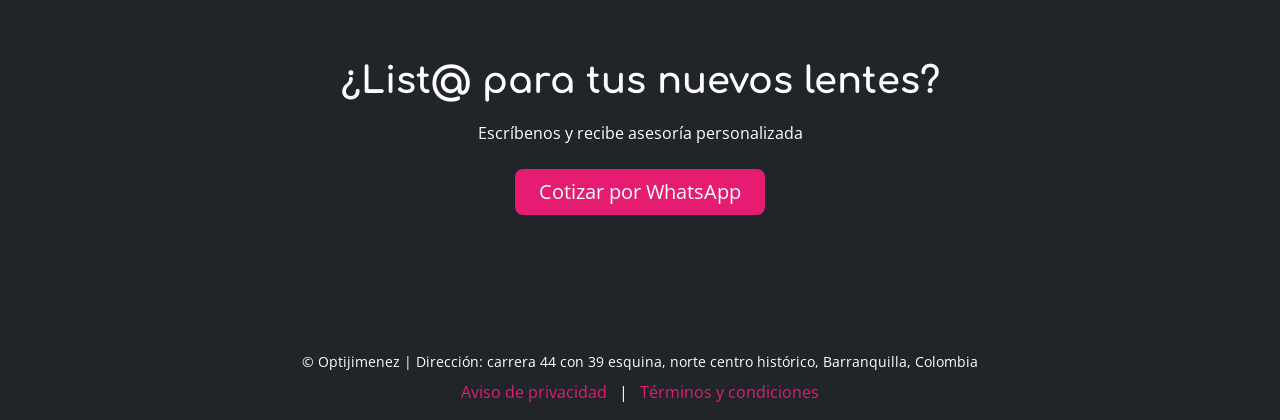
==== commit a0e22ca4: "Corrige etiqueta h2 faltante en términos y condiciones." ====
--- a/index.html
+++ b/index.html
@@ -3,7 +3,7 @@
 <head>
     <meta charset="UTF-8">
     <meta name="viewport" content="width=device-width, initial-scale=1.0">
-    <title>Opti-Jimenez</title>
+    <title>Opti-Jiménez</title>
 
     <!-- FAVICON -->
     <link rel="icon" type="image/png" sizes="32x32" href="img/favicon.png">
